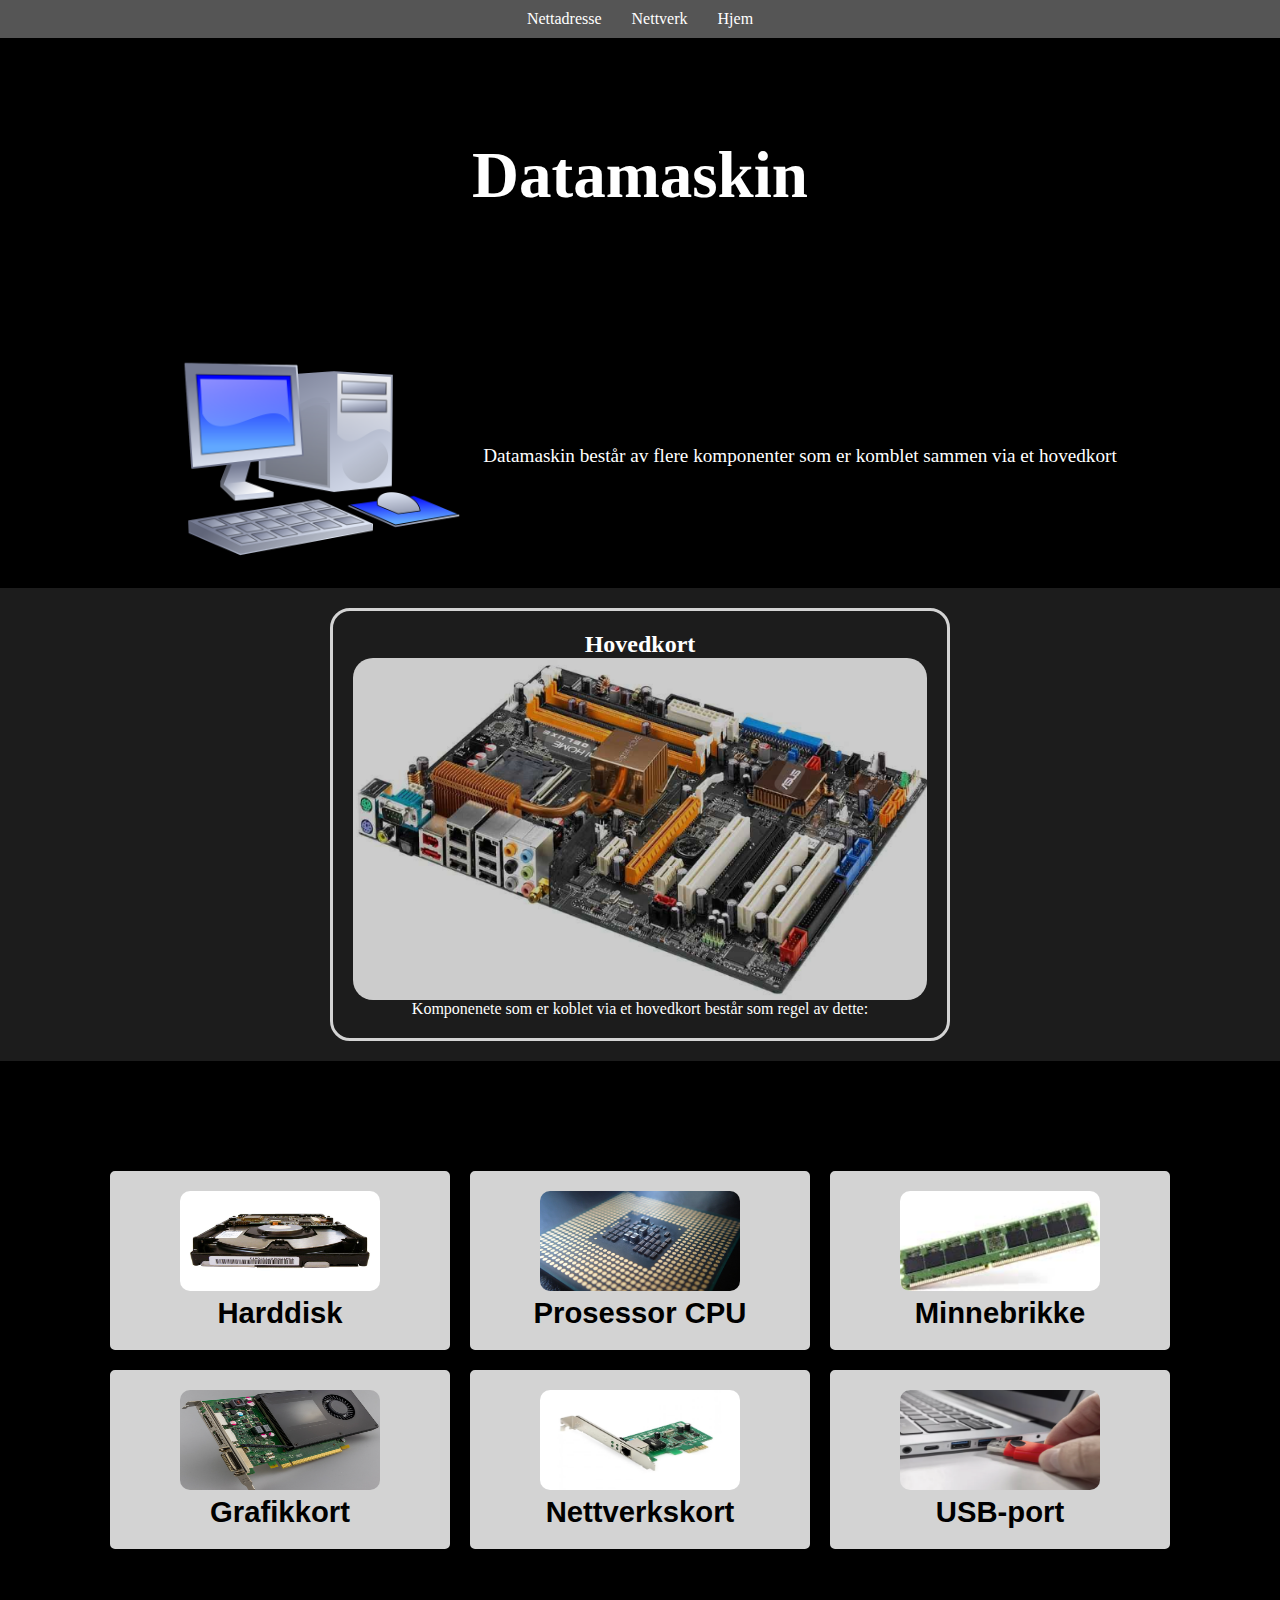
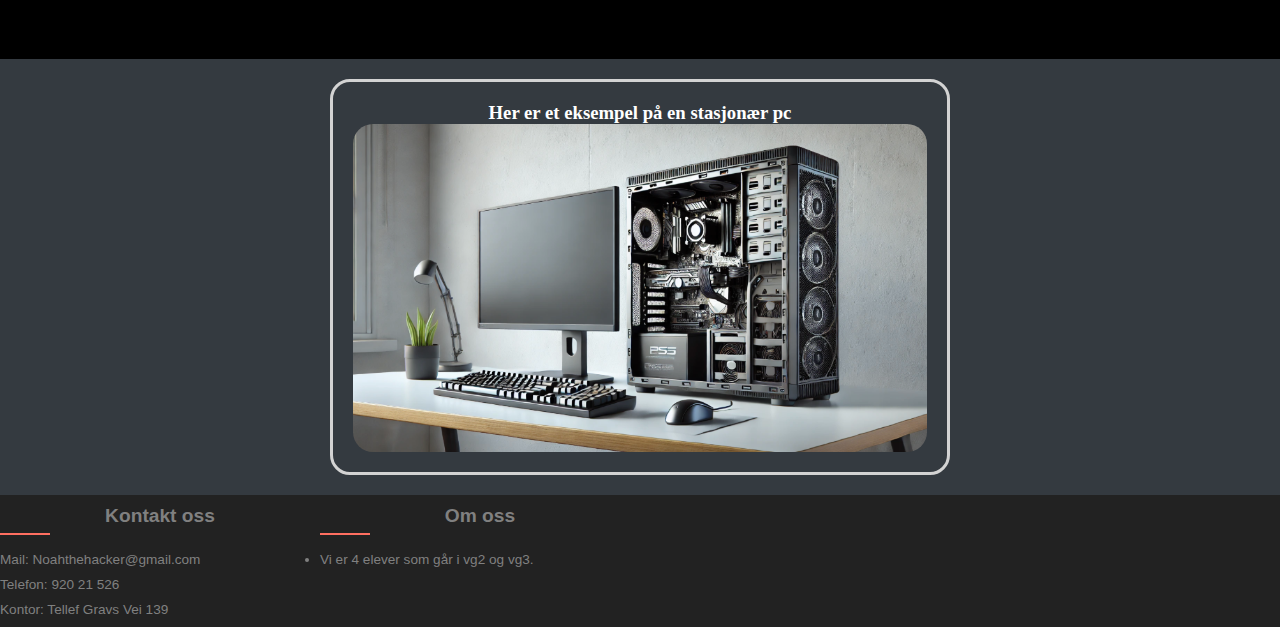
==== datamaskin.html @ 94a05fd4 "endringer på boksene" ====
<!DOCTYPE html>
<html lang="en">

<head>
    <meta charset="UTF-8">
    <meta name="viewport" content="width=device-width, initial-scale=1.0">
    <title>Datamaskin</title>
    <link rel="stylesheet" href="stylehoved.css">
    <link rel="stylesheet" href="datamaskin.css">
</head>

<body>
    <nav id="boks1">
        <ul>
            <li><a href="nettadresse.html">Nettadresse</a></li>
            <li><a href="nettverk.html">Nettverk</a></li>
            <li><a href="index.html">Hjem</a></li>
        </ul>
    </nav>
    <header id="boks2">
        <h1>Datamaskin</h1>
        <div class="dataTekst">
            <img src="bilder/databilde.png" alt="Data bilde" class="bilde">
            <p>Datamaskin består av flere komponenter som er komblet sammen via et hovedkort </p>
        </div>

    </header>
    <main id="boks3">

        <div class="hovedkort-boks">
            <div class="hovedkort-boks-tekst">
                <h2>Hovedkort</h2>
                <img src="bilder/hovedkort.png" alt="">
                <p>Komponenete som er koblet via et hovedkort består som regel av dette:</p>
            </div>
        </div>
        <div class="boksunderbilde">


            <div class="tekstboks">
                <div class="divbilde divtekst4">
                    <img src="bilder/harddisk.jpg" alt="">
                    <h3>Harddisk</h3>
                </div>
                <div class="divtekst-beskrivelse">
                    <p>Den lagrer operativ programmer og datafiler og har stor lagringskapasitet</p>
                </div>

            </div>


            <div class="tekstboks">
                <div class="divbilde divtekst5">
                    <img src="bilder/cpu.jpg" alt="">
                    <h3>Prosessor CPU</h3>
                </div>
                <div class="divtekst-beskrivelse">
                    <p>I prosessoren så blir koden i et dataprogram lest og utført</p>
                </div>

            </div>

            <div class="tekstboks">
                <div class="divbilde divtekst4">
                    <img src="bilder/minnebrikke.jpg" alt="">
                    <h3>Minnebrikke</h3>
                </div>
                <div class="divtekst-beskrivelse">
                    <p>I en minnebrikke så ligger alle de andre programmene og dataene som skal brukes lagret</p>

                </div>
            </div>

            <div class="tekstboks">
                <div class="divbilde divtekst5">
                    <img src="bilder/grafikkkort.jpg" alt="">
                    <h3>Grafikkort</h3>
                </div>
                <div class="divtekst-beskrivelse">
                    <p>Grafikkkortet tolker bilder og videoer og viser punktgrafikk på skjermen</p>
                </div>
            </div>

            <div class="tekstboks">
                <div class="divbilde divtekst4">
                    <img src="bilder/nettverkskort.jpg" alt="">
                    <h3>Nettverkskort</h3>
                </div>
                <div class="divtekst-beskrivelse">
                    <p>Et nettverkstkort har kommunikasjon med andre datamaskiner og enheter i omgivelsene.</p>
                    <p>Kommunikasjonen er enten via (Ethernet, fiber) eller trådløst (Wi-Fi)</p>
                </div>
            </div>

            <div class="tekstboks">
                <div class="divbilde divtekst5">
                    <img src="bilder/usbport.jpg" alt="">
                    <h3>USB-port</h3>
                </div>
                <div class="divtekst-beskrivelse">
                    <p>Er en port på utsiden av datamaskinen som gjør at man kan koble annet digitalt utstyr på
                        datamaskinen</p>
                </div>
            </div>


        </div>
    </main>

    <aside id="boks4">
        <div class="datamaskin-boks">
            <div class="datamaskin-boks-tekst">
                <h3>Her er et eksempel på en stasjonær pc</h3>
                <div class="datamaskin-boks-bilde">
                    <img src="bilder/datamaskin3.png" alt="">

                </div>

            </div>

        </div>

    </aside>



    <footer id="boks5">

        <section id="footerid">
            <div class="footer">
                <div class="main-footer">
                    <div class="footer-liste footer-linker">
                        <h3>Kontakt oss</h3>
                        <ul>
                            <li>Mail: Noahthehacker@gmail.com</li>
                            <li>Telefon: 920 21 526</li>
                            <li>Kontor: Tellef Gravs Vei 139 </li>
                        </ul>
                    </div>
                    <div class="footer-liste footer-linker">
                        <h3>Om oss</h3>
                        <ul>
                            <li>Vi er 4 elever som går i vg2 og vg3. </li>
                        </ul>
                        <ul>
                    </div>
                </div>
            </div>
        </section>

    </footer>



</body>

</html>
---- stylehoved.css ----
* {
    margin: 0;
    padding: 0;
    box-sizing: border-box;
}

nav {
    background: #555;
    padding: 10px;
}

nav ul {
    list-style: none;
    display: flex;
    justify-content: center;
    margin: 0;
    padding: 0;
}

nav ul li {
    margin: 0 15px;
}

nav ul li a {
    text-decoration: none;
    color: #fff;
}
/* section omoss*/

:root {
    --primary: #222;
    --KARPEprimary: #ff6f61;
}

#footerid {
    background-color: var(--primary);
}

.main-footer {
    display: flex;
    flex-wrap: wrap;
}

.footer {
    padding: 10px 0;
}

.footer-liste {
    width: 25%;
}

.footer-liste h3 {
    font-size: 1.2rem;
    color: grey;
    position: relative;
    margin-bottom: 25px;
    font-family: Arial, sans-serif;
    text-align: center;
}

.footer-liste h3::before {
    content: "";
    position: absolute;
    height: 2px;
    width: 50px;
    left: 0;
    bottom: -8px;
    background: var(--KARPEprimary);

}

.footer-liste ul li {
    color: grey;
    font-family: Arial, sans-serif;
    font-size: 0.85rem;
    margin-top: 10px;

}

.footer-linker ul li:hover {
    color: var(--KARPEprimary);
    transform: scale(1.05) translateY(2px);
    transition: .4s;

}

.footer-linker ul li a {
    color: white;
    text-decoration: none;

}

.footer-linker ul li a:hover {
    color: var(--KARPEprimary);

}
---- datamaskin.css ----
* {
    margin: 0;
    padding: 0;
    box-sizing: border-box;

}

/*Her starter header*/
header h1 {
    padding: 100px;
    text-align: center;
    font-size: 65px;
    margin-bottom: 10px;
    color: white;
}

header p {
    font-size: larger;
    color: white;
}

header .dataTekst {
    display: flex;
    align-items: center;
    justify-content: center;
    padding: 20px;
    text-align: center;
}

header {
    background-color: black;
}

header .bilde {
    width: 300px;
    margin-right: 20px;
}
/*Header avsluttes*/

/*Her starter main*/
main {
    background-color: black;
}

/*Kode om hovedkort*/
 main .hovedkort-boks {
    padding: 20px; 
    background-color: rgb(28, 28, 28);

 }

main .hovedkort-boks-tekst {
    color: white;
    border: 3px solid lightgray;
    border-radius: 20px;
    padding: 20px; 
   margin: auto;
   width: 50%;
    text-align: center;
}
main .hovedkort-boks-tekst img{
    width: 700px;
    max-width: 100%;
    height: auto;
    margin: 0 auto;
    display: block;
    border-radius: 20px;
}

main .hovedkort h2 {
    text-align: center;
    padding: 10 px;
    padding-bottom: 20px;
    font-size: 30px;
    color: white;
    font-family: 'Lucida Sans', 'Lucida Sans Regular', 'Lucida Grande', 'Lucida Sans Unicode', Geneva, Verdana, sans-serif;
}
main .hovedkort p {
    text-align: center;
    font-family: 'Segoe UI', Tahoma, Geneva, Verdana, sans-serif;
    padding-top: 20px;
    padding-bottom: 10px;
    color: white;
}
/*Her er stylingen for komponente*/

main .boksunderbilde {
    display: flex;
    justify-content: center;
    padding: 100px;
}

main .tekstboks {
    border: 5px solid black;
    border-radius: 10px;
    background-color: lightgray;
    margin: 5px;
    padding: 20px 30px;
    display: flex;
    justify-content: center;
    position: relative;
}
@media (max-width: 1550px) and (min-width: 800px) {
    main .boksunderbilde {
        display: grid;
        grid-template-columns: 1fr 1fr 1fr;

    }
}

@media (max-width: 799px) {
    main .boksunderbilde {
        display: grid;
        grid-template-columns: 1fr;
    }
}

main .divtekst4 {
    text-align: center;
    color: black;
    font-size: 25px;
    font-family: 'Lucida Sans', 'Lucida Sans Regular', 'Lucida Grande', 'Lucida Sans Unicode', Geneva, Verdana, sans-serif

}

.tekstboks:hover .divbilde {
    opacity: 0.1;

    transition: opacity .3s ease-out;
    -moz-transition: opacity .3s ease-out;
    -webkit-transition: opacity .3s ease-out;
    -o-transition: opacity .3s ease-out;
}

main .divtekst-beskrivelse {
    position: absolute;
    padding: 0px 30px;
    opacity: 0;
}

.tekstboks:hover .divtekst-beskrivelse {
    opacity: 1;

    transition: opacity .7s ease-out;
    -moz-transition: opacity .7s ease-out;
    -webkit-transition: opacity .7s ease-out;
    -o-transition: opacity .7s ease-out;

}

main .divtekst5 {
    color: black;
    font-size: 25px;
    text-align: center;
    font-family: 'Lucida Sans', 'Lucida Sans Regular', 'Lucida Grande', 'Lucida Sans Unicode', Geneva, Verdana, sans-serif
}

main .tekstboks img {
    width: 200px;
    height: 100px;
    border-radius: 10px;
}


main .tekstboks ul li {
    /*
    display: none;
    list-style: none;
    */
}

main .tekstboks:hover ul li {
    /*
    display: list-item;
    color: black;
    */
}



aside .datamaskin-boks {
    padding: 20px;
    background-color:rgb(52, 58, 64) ;
}
aside .datamaskin-boks-tekst {
    color: white;
    border: 3px solid lightgray;
    border-radius: 20px;
    margin: auto;
    width: 50%;
    padding: 20px;
    text-align: center;

   
   
  
   
}
aside .datamaskin-boks-bilde img {
    width: 700px;
    max-width: 100%;
    height: auto;
    margin: 0 auto;
    display: block;
    border-radius: 20px;
}
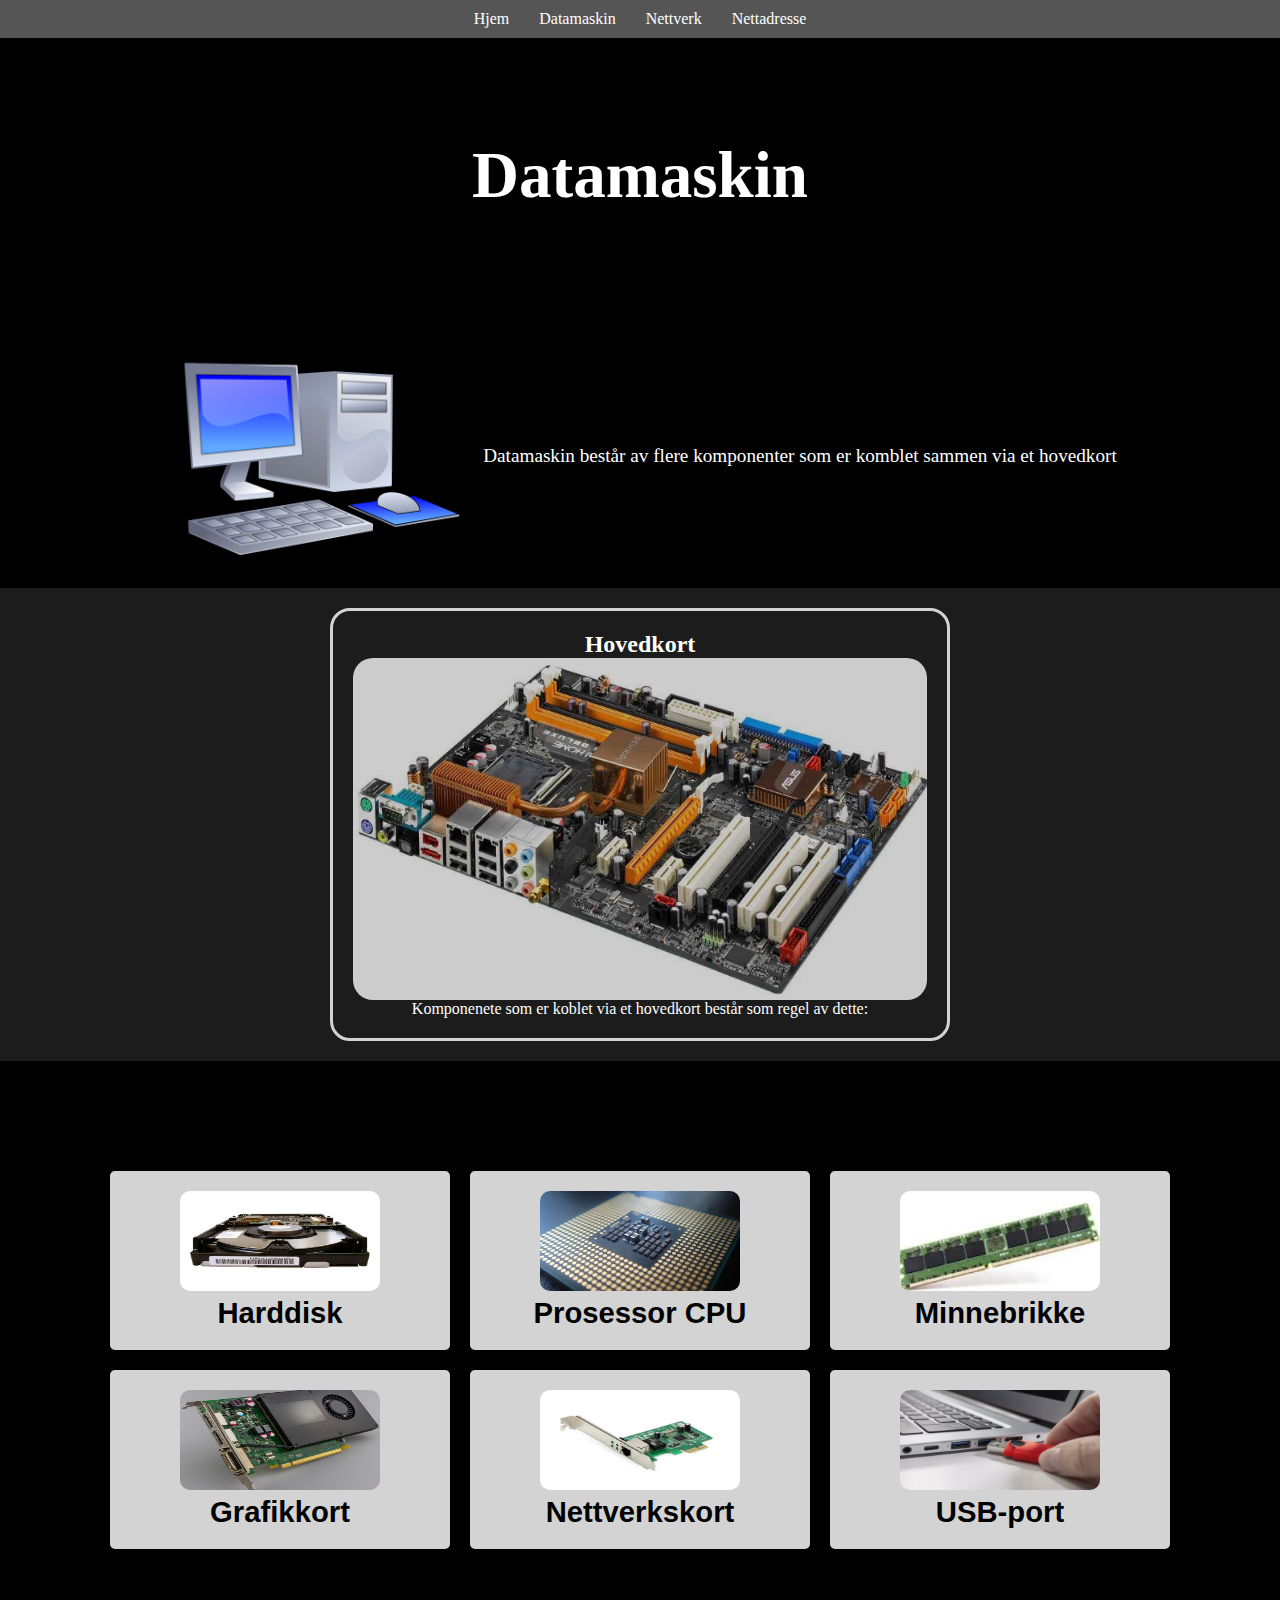
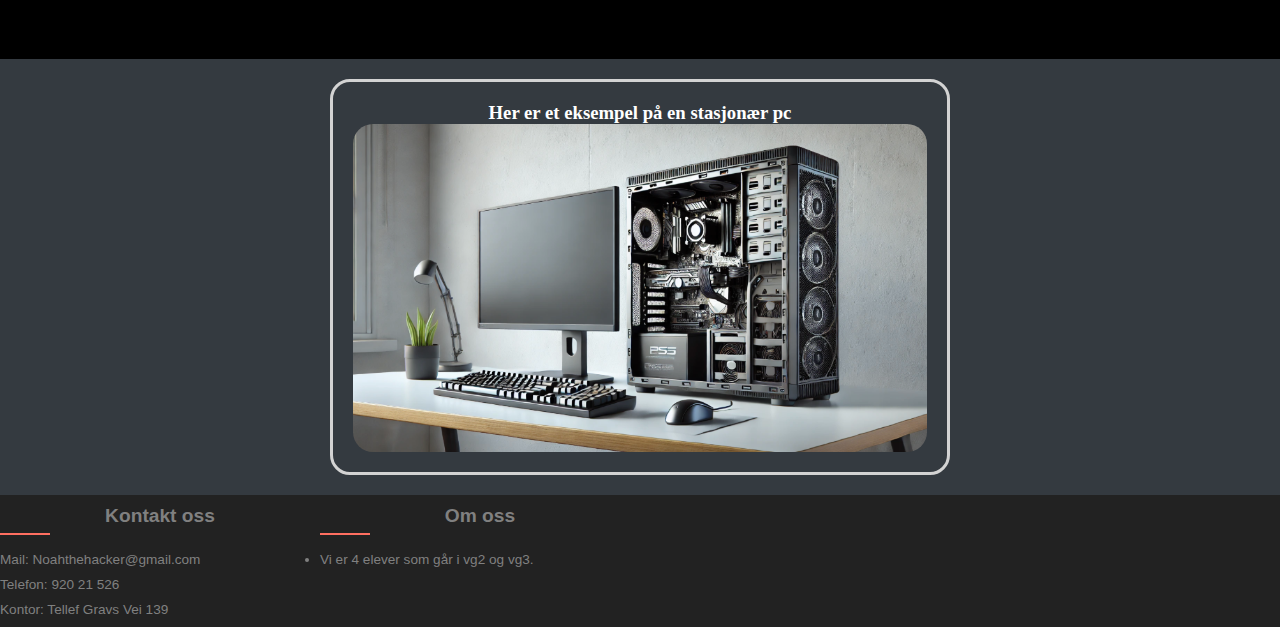
==== commit c56d6e83: "endringer på nav" ====
--- a/datamaskin.html
+++ b/datamaskin.html
@@ -12,9 +12,12 @@
 <body>
     <nav id="boks1">
         <ul>
+            <li><a href="index.html">Hjem</a></li>
+            <li><a href="datamaskin.html">Datamaskin</a></li>
+            <li><a href="nettverk.html">Nettverk</a></li>
             <li><a href="nettadresse.html">Nettadresse</a></li>
-            <li><a href="nettverk.html">Nettverk</a></li>
-            <li><a href="index.html">Hjem</a></li>
+    
+            
         </ul>
     </nav>
     <header id="boks2">
--- a/stylehoved.css
+++ b/stylehoved.css
@@ -25,7 +25,19 @@
     text-decoration: none;
     color: #fff;
 }
+
+nav ul li:hover{
+    color: var(--KARPEprimary);
+    transform: scale(1.05) translateY(2px);
+    transition: .4s;
+}
+
+nav ul li a:hover{
+    color: var(--KARPEprimary);
+}
 /* section omoss*/
+
+/* footer omoss*/
 
 :root {
     --primary: #222;
@@ -93,4 +105,5 @@
 .footer-linker ul li a:hover {
     color: var(--KARPEprimary);
 
-}+}
+/* footer omoss avsluttes*/--- a/datamaskin.css
+++ b/datamaskin.css
@@ -1,10 +1,3 @@
-* {
-    margin: 0;
-    padding: 0;
-    box-sizing: border-box;
-
-}
-
 /*Her starter header*/
 header h1 {
     padding: 100px;
@@ -35,6 +28,7 @@
     width: 300px;
     margin-right: 20px;
 }
+
 /*Header avsluttes*/
 
 /*Her starter main*/
@@ -42,23 +36,24 @@
     background-color: black;
 }
 
-/*Kode om hovedkort*/
- main .hovedkort-boks {
-    padding: 20px; 
+/*Styling om hovedkort*/
+main .hovedkort-boks {
+    padding: 20px;
     background-color: rgb(28, 28, 28);
 
- }
+}
 
 main .hovedkort-boks-tekst {
     color: white;
     border: 3px solid lightgray;
     border-radius: 20px;
-    padding: 20px; 
-   margin: auto;
-   width: 50%;
-    text-align: center;
-}
-main .hovedkort-boks-tekst img{
+    padding: 20px;
+    margin: auto;
+    width: 50%;
+    text-align: center;
+}
+
+main .hovedkort-boks-tekst img {
     width: 700px;
     max-width: 100%;
     height: auto;
@@ -75,6 +70,7 @@
     color: white;
     font-family: 'Lucida Sans', 'Lucida Sans Regular', 'Lucida Grande', 'Lucida Sans Unicode', Geneva, Verdana, sans-serif;
 }
+
 main .hovedkort p {
     text-align: center;
     font-family: 'Segoe UI', Tahoma, Geneva, Verdana, sans-serif;
@@ -82,6 +78,7 @@
     padding-bottom: 10px;
     color: white;
 }
+
 /*Her er stylingen for komponente*/
 
 main .boksunderbilde {
@@ -100,6 +97,7 @@
     justify-content: center;
     position: relative;
 }
+
 @media (max-width: 1550px) and (min-width: 800px) {
     main .boksunderbilde {
         display: grid;
@@ -120,7 +118,6 @@
     color: black;
     font-size: 25px;
     font-family: 'Lucida Sans', 'Lucida Sans Regular', 'Lucida Grande', 'Lucida Sans Unicode', Geneva, Verdana, sans-serif
-
 }
 
 .tekstboks:hover .divbilde {
@@ -177,11 +174,12 @@
 }
 
 
-
+/*Styling for stasjonær pc-boks*/
 aside .datamaskin-boks {
     padding: 20px;
-    background-color:rgb(52, 58, 64) ;
-}
+    background-color: rgb(52, 58, 64);
+}
+
 aside .datamaskin-boks-tekst {
     color: white;
     border: 3px solid lightgray;
@@ -190,12 +188,8 @@
     width: 50%;
     padding: 20px;
     text-align: center;
-
-   
-   
-  
-   
-}
+}
+
 aside .datamaskin-boks-bilde img {
     width: 700px;
     max-width: 100%;
@@ -204,3 +198,5 @@
     display: block;
     border-radius: 20px;
 }
+
+/*Styling for stasjonær pc-boks avsluttes*/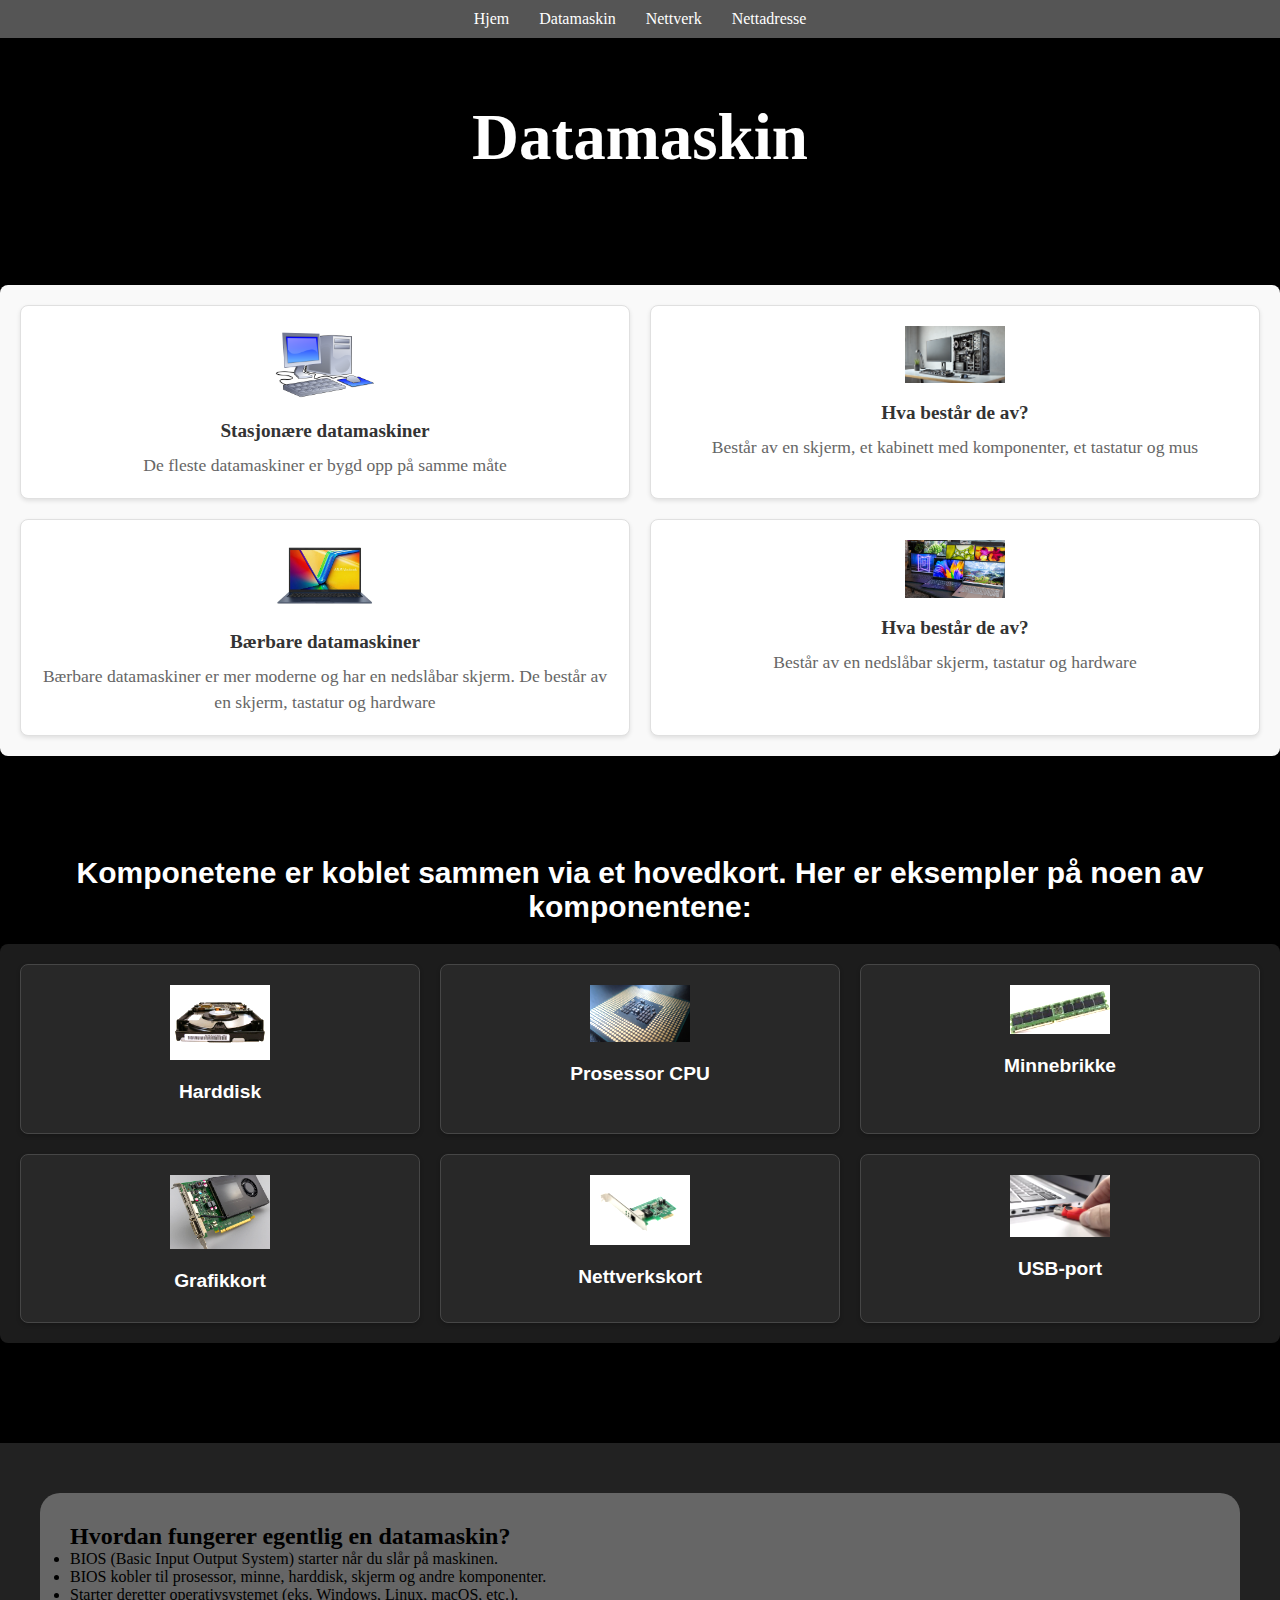
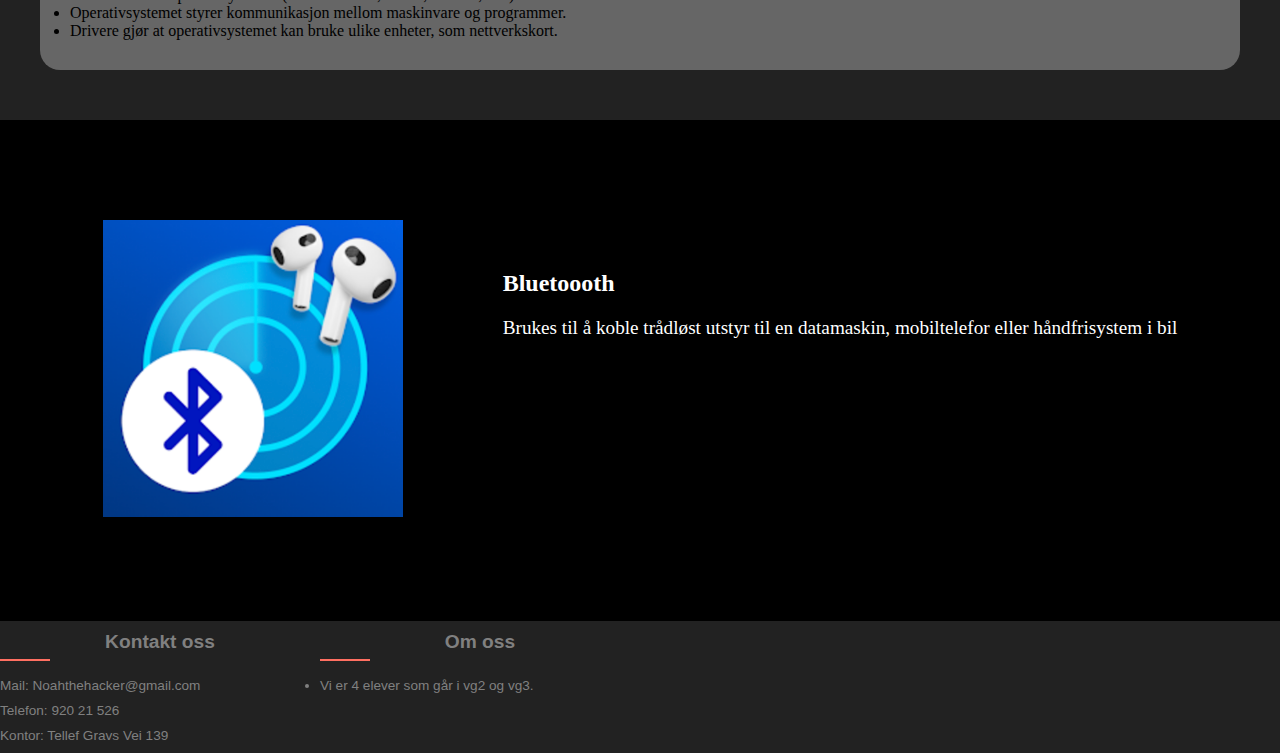
==== commit a1f7839e: "justeringer" ====
--- a/datamaskin.html
+++ b/datamaskin.html
@@ -16,142 +16,203 @@
             <li><a href="datamaskin.html">Datamaskin</a></li>
             <li><a href="nettverk.html">Nettverk</a></li>
             <li><a href="nettadresse.html">Nettadresse</a></li>
-    
-            
+
+
         </ul>
     </nav>
+
+
     <header id="boks2">
         <h1>Datamaskin</h1>
+        <!-- 
         <div class="dataTekst">
             <img src="bilder/databilde.png" alt="Data bilde" class="bilde">
             <p>Datamaskin består av flere komponenter som er komblet sammen via et hovedkort </p>
         </div>
 
     </header>
-    <main id="boks3">
-
-        <div class="hovedkort-boks">
-            <div class="hovedkort-boks-tekst">
-                <h2>Hovedkort</h2>
-                <img src="bilder/hovedkort.png" alt="">
-                <p>Komponenete som er koblet via et hovedkort består som regel av dette:</p>
-            </div>
-        </div>
-        <div class="boksunderbilde">
-
-
-            <div class="tekstboks">
-                <div class="divbilde divtekst4">
-                    <img src="bilder/harddisk.jpg" alt="">
-                    <h3>Harddisk</h3>
-                </div>
-                <div class="divtekst-beskrivelse">
-                    <p>Den lagrer operativ programmer og datafiler og har stor lagringskapasitet</p>
-                </div>
-
-            </div>
-
-
-            <div class="tekstboks">
-                <div class="divbilde divtekst5">
-                    <img src="bilder/cpu.jpg" alt="">
-                    <h3>Prosessor CPU</h3>
-                </div>
-                <div class="divtekst-beskrivelse">
-                    <p>I prosessoren så blir koden i et dataprogram lest og utført</p>
-                </div>
-
-            </div>
-
-            <div class="tekstboks">
-                <div class="divbilde divtekst4">
-                    <img src="bilder/minnebrikke.jpg" alt="">
-                    <h3>Minnebrikke</h3>
-                </div>
-                <div class="divtekst-beskrivelse">
-                    <p>I en minnebrikke så ligger alle de andre programmene og dataene som skal brukes lagret</p>
-
-                </div>
-            </div>
-
-            <div class="tekstboks">
-                <div class="divbilde divtekst5">
-                    <img src="bilder/grafikkkort.jpg" alt="">
-                    <h3>Grafikkort</h3>
-                </div>
-                <div class="divtekst-beskrivelse">
-                    <p>Grafikkkortet tolker bilder og videoer og viser punktgrafikk på skjermen</p>
-                </div>
-            </div>
-
-            <div class="tekstboks">
-                <div class="divbilde divtekst4">
-                    <img src="bilder/nettverkskort.jpg" alt="">
-                    <h3>Nettverkskort</h3>
-                </div>
-                <div class="divtekst-beskrivelse">
-                    <p>Et nettverkstkort har kommunikasjon med andre datamaskiner og enheter i omgivelsene.</p>
-                    <p>Kommunikasjonen er enten via (Ethernet, fiber) eller trådløst (Wi-Fi)</p>
-                </div>
-            </div>
-
-            <div class="tekstboks">
-                <div class="divbilde divtekst5">
-                    <img src="bilder/usbport.jpg" alt="">
-                    <h3>USB-port</h3>
-                </div>
-                <div class="divtekst-beskrivelse">
-                    <p>Er en port på utsiden av datamaskinen som gjør at man kan koble annet digitalt utstyr på
-                        datamaskinen</p>
-                </div>
-            </div>
-
-
-        </div>
-    </main>
-
-    <aside id="boks4">
-        <div class="datamaskin-boks">
-            <div class="datamaskin-boks-tekst">
-                <h3>Her er et eksempel på en stasjonær pc</h3>
-                <div class="datamaskin-boks-bilde">
+   -->
+        <main id="boks3">
+
+
+
+            <div class="OmDatamaskin">
+
+                <div class="OmDatamaskin-boks">
+                    <img src="bilder/databilde.png" alt="">
+                    <h3>Stasjonære datamaskiner</h3>
+                    <p>De fleste datamaskiner er bygd opp på samme måte</p>
+
+                </div>
+
+                <div class="OmDatamaskin-boks">
                     <img src="bilder/datamaskin3.png" alt="">
-
-                </div>
-
-            </div>
-
-        </div>
-
-    </aside>
-
-
-
-    <footer id="boks5">
-
-        <section id="footerid">
-            <div class="footer">
-                <div class="main-footer">
-                    <div class="footer-liste footer-linker">
-                        <h3>Kontakt oss</h3>
-                        <ul>
-                            <li>Mail: Noahthehacker@gmail.com</li>
-                            <li>Telefon: 920 21 526</li>
-                            <li>Kontor: Tellef Gravs Vei 139 </li>
-                        </ul>
-                    </div>
-                    <div class="footer-liste footer-linker">
-                        <h3>Om oss</h3>
-                        <ul>
-                            <li>Vi er 4 elever som går i vg2 og vg3. </li>
-                        </ul>
-                        <ul>
-                    </div>
-                </div>
-            </div>
-        </section>
-
-    </footer>
+                    <h3>Hva består de av?</h3>
+                    <p>Består av en skjerm, et kabinett med komponenter, et tastatur og mus</p>
+
+                </div>
+
+
+                <div class="OmDatamaskin-boks">
+                    <img src="bilder/bearbarpc.png" alt="">
+                    <h3>Bærbare datamaskiner</h3>
+                    <p>Bærbare datamaskiner er mer moderne og har en nedslåbar skjerm. De består av en skjerm,
+                        tastatur
+                        og
+                        hardware</p>
+                </div>
+
+                <div class="OmDatamaskin-boks">
+                    <img src="bilder/bearbarpc1.png" alt="">
+                    <h3>Hva består de av?</h3>
+                    <p>Består av en nedslåbar skjerm, tastatur og hardware</p>
+                </div>
+            </div>
+
+            <div class="hovedkort">
+                <h2>Komponetene er koblet sammen via et hovedkort. Her er eksempler på noen av komponentene: </h2>
+            </div>
+
+
+
+
+
+            <div class="boksunderbilde">
+
+
+                <div class="tekstboks">
+                    <div class="divbilde divtekst4">
+                        <img src="bilder/harddisk.jpg" alt="">
+                        <h3>Harddisk</h3>
+                    </div>
+                    <div class="divtekst-beskrivelse">
+                        <p>Inneholder operativsystem, programmer og datafiler</p>
+                    </div>
+
+                </div>
+
+
+                <div class="tekstboks">
+                    <div class="divbilde divtekst5">
+                        <img src="bilder/cpu.jpg" alt="">
+                        <h3>Prosessor CPU</h3>
+                    </div>
+                    <div class="divtekst-beskrivelse">
+                        <p>Prosessorer utfører instruksjonene gitt i et dataprogram</p>
+                    </div>
+
+                </div>
+
+                <div class="tekstboks">
+                    <div class="divbilde divtekst4">
+                        <img src="bilder/minnebrikke.jpg" alt="">
+                        <h3>Minnebrikke</h3>
+                    </div>
+                    <div class="divtekst-beskrivelse">
+                        <p>I en minnebrikke så ligger alle de andre programmene og dataene som skal brukes lagret</p>
+
+                    </div>
+                </div>
+
+                <div class="tekstboks">
+                    <div class="divbilde divtekst5">
+                        <img src="bilder/grafikkkort.jpg" alt="">
+                        <h3>Grafikkort</h3>
+                    </div>
+                    <div class="divtekst-beskrivelse">
+                        <p>Grafikkkortet tolker bilder og videoer og viser punktgrafikk på skjermen</p>
+                    </div>
+                </div>
+
+                <div class="tekstboks">
+                    <div class="divbilde divtekst4">
+                        <img src="bilder/nettverkskort.jpg" alt="">
+                        <h3>Nettverkskort</h3>
+                    </div>
+                    <div class="divtekst-beskrivelse">
+                        <p>Et nettverkstkort har kommunikasjon med andre datamaskiner og enheter i omgivelsene.</p>
+                        <p>Kommunikasjonen er enten via (Ethernet, fiber) eller trådløst (Wi-Fi)</p>
+                    </div>
+                </div>
+
+                <div class="tekstboks">
+                    <div class="divbilde divtekst5">
+                        <img src="bilder/usbport.jpg" alt="">
+                        <h3>USB-port</h3>
+                    </div>
+                    <div class="divtekst-beskrivelse">
+                        <p>Er en port på utsiden av datamaskinen som gjør at man kan koble annet digitalt utstyr på
+                            datamaskinen</p>
+                    </div>
+                </div>
+
+
+            </div>
+        </main>
+
+        <aside>
+            <div class="bakrunnsfarge">
+                <div class="datamaskin-funksjon-boks">
+                    <h2>Hvordan fungerer egentlig en datamaskin?</h2>
+                    <ul>
+                        <li>BIOS (Basic Input Output System) starter når du slår på maskinen.</li>
+                        <li>BIOS kobler til prosessor, minne, harddisk, skjerm og andre komponenter.</li>
+                        <li>Starter deretter operativsystemet (eks. Windows, Linux, macOS, etc.).</li>
+                        <li>Operativsystemet styrer kommunikasjon mellom maskinvare og programmer.</li>
+                        <li>Drivere gjør at operativsystemet kan bruke ulike enheter, som nettverkskort.</li>
+                    </ul>
+
+                </div>
+            </div>
+
+
+
+            <div class="bluetooth">
+                <div>
+                    <img src="bilder/bluetooth.png" alt="">
+                </div>
+                <div class="bluetooth-tekst">
+                    <h2> Bluetoooth</h2>
+                    <p>Brukes til å koble trådløst utstyr til en datamaskin, mobiltelefor eller håndfrisystem i bil </p>
+
+                </div>
+
+
+
+            </div>
+
+
+
+
+        </aside>
+
+
+
+        <footer id="boks5">
+
+            <section id="footerid">
+                <div class="footer">
+                    <div class="main-footer">
+                        <div class="footer-liste footer-linker">
+                            <h3>Kontakt oss</h3>
+                            <ul>
+                                <li>Mail: Noahthehacker@gmail.com</li>
+                                <li>Telefon: 920 21 526</li>
+                                <li>Kontor: Tellef Gravs Vei 139 </li>
+                            </ul>
+                        </div>
+                        <div class="footer-liste footer-linker">
+                            <h3>Om oss</h3>
+                            <ul>
+                                <li>Vi er 4 elever som går i vg2 og vg3. </li>
+                            </ul>
+                            <ul>
+                        </div>
+                    </div>
+                </div>
+            </section>
+
+        </footer>
 
 
 
--- a/stylehoved.css
+++ b/stylehoved.css
@@ -7,6 +7,12 @@
 nav {
     background: #555;
     padding: 10px;
+    position: fixed;
+    top: 0;
+    width: 100%;
+    display: flex;
+    z-index: 1000;
+    justify-content: space-around;
 }
 
 nav ul {
--- a/datamaskin.css
+++ b/datamaskin.css
@@ -35,8 +35,71 @@
 main {
     background-color: black;
 }
+/* Styling Om Datamaskin*/
+
+/* Bakgrunn for hele seksjonen */
+.OmDatamaskin {
+    display: grid;
+    grid-template-columns: 1fr 1fr;
+    grid-template-rows: auto auto;
+    gap: 20px;
+    padding: 20px;
+    background-color: #f9f9f9;
+    width: 100%;
+    max-width: 100%;
+    margin: 0 auto;
+    border-radius: 8px;
+    box-shadow: 0 4px 8px rgba(0, 0, 0, 0.1);
+}
+
+.OmDatamaskin-boks {
+    text-align: center;
+    padding: 20px;
+    background-color: #ffffff; 
+    border: 1px solid #e0e0e0; 
+    border-radius: 8px;
+    box-shadow: 0 2px 4px rgba(0, 0, 0, 0.1);
+    transition: transform 0.2s, box-shadow 0.2s;
+}
+
+.OmDatamaskin-boks:hover {
+    transform: translateY(-5px);
+    box-shadow: 0 6px 12px rgba(0, 0, 0, 0.15); 
+}
+
+
+.OmDatamaskin-boks img {
+    max-width: 100px;
+    height: auto;
+    margin-bottom: 15px;
+}
+
+
+.OmDatamaskin-boks h3 {
+    font-size: 1.2rem; 
+    color: #333333; 
+    margin-bottom: 10px;
+    font-weight: 600;
+}
+
+
+.OmDatamaskin-boks p {
+    font-size: 1.1rem; 
+    color: #666666; 
+    margin: 0;
+    line-height: 1.5;
+}
+
+@media (max-width: 800px) {
+    .OmDatamaskin{
+        grid-template-columns: 1fr;
+        gap: 20px;
+    }
+}
 
 /*Styling om hovedkort*/
+
+
 main .hovedkort-boks {
     padding: 20px;
     background-color: rgb(28, 28, 28);
@@ -61,7 +124,9 @@
     display: block;
     border-radius: 20px;
 }
-
+main .hovedkort {
+    margin-top: 100px;
+}
 main .hovedkort h2 {
     text-align: center;
     padding: 10 px;
@@ -82,20 +147,25 @@
 /*Her er stylingen for komponente*/
 
 main .boksunderbilde {
-    display: flex;
-    justify-content: center;
-    padding: 100px;
+    display: grid;
+    grid-template-columns: repeat(auto-fit, minmax(250px, 1fr));
+    gap: 20px;
+    padding: 20px;
+    background-color: rgb(28, 28, 28); 
+    margin: 0 auto;
+    border-radius: 8px;
+    box-shadow: 0 4px 8px rgba(0, 0, 0, 0.3);
 }
 
 main .tekstboks {
-    border: 5px solid black;
-    border-radius: 10px;
-    background-color: lightgray;
-    margin: 5px;
-    padding: 20px 30px;
-    display: flex;
-    justify-content: center;
+    text-align: center;
+    padding: 20px;
+    background-color: rgb(40, 40, 40); 
+    border: 1px solid rgb(70, 70, 70); 
+    border-radius: 8px;
+    box-shadow: 0 2px 4px rgba(0, 0, 0, 0.2);
     position: relative;
+    transition: transform 0.2s, box-shadow 0.2s;
 }
 
 @media (max-width: 1550px) and (min-width: 800px) {
@@ -128,11 +198,16 @@
     -webkit-transition: opacity .3s ease-out;
     -o-transition: opacity .3s ease-out;
 }
+.tekstboks:hover {
+    transform: translateY(-5px);
+    box-shadow: 0 6px 12px rgba(0, 0, 0, 0.4);
+}
 
 main .divtekst-beskrivelse {
     position: absolute;
     padding: 0px 30px;
     opacity: 0;
+    top: 20px;
 }
 
 .tekstboks:hover .divtekst-beskrivelse {
@@ -153,50 +228,54 @@
 }
 
 main .tekstboks img {
-    width: 200px;
-    height: 100px;
-    border-radius: 10px;
-}
-
-
-main .tekstboks ul li {
-    /*
-    display: none;
-    list-style: none;
-    */
-}
-
-main .tekstboks:hover ul li {
-    /*
-    display: list-item;
-    color: black;
-    */
-}
-
-
-/*Styling for stasjonær pc-boks*/
-aside .datamaskin-boks {
-    padding: 20px;
-    background-color: rgb(52, 58, 64);
-}
-
-aside .datamaskin-boks-tekst {
-    color: white;
-    border: 3px solid lightgray;
+    max-width: 100px;
+    height: auto;
+    margin-bottom: 15px;
+    filter: brightness(1.2);
+}
+.tekstboks h3 {
+    font-size: 1.2rem;
+    color: white;
+    margin-bottom: 10px;
+    font-weight: 600;
+}
+
+
+.divtekst-beskrivelse p {
+    font-size: 1rem;
+    color: rgb(200, 200, 200);
+    line-height: 1.5;
+}
+
+aside .bakrunnsfarge{
+    background-color: #222;
+    display: flex;
+    justify-content: center;
+    margin-top: 100px;
+}
+aside  .datamaskin-funksjon-boks {
+    width: 1200px;
+    padding: 30px;
     border-radius: 20px;
-    margin: auto;
-    width: 50%;
-    padding: 20px;
-    text-align: center;
-}
-
-aside .datamaskin-boks-bilde img {
-    width: 700px;
-    max-width: 100%;
-    height: auto;
-    margin: 0 auto;
-    display: block;
-    border-radius: 20px;
-}
-
-/*Styling for stasjonær pc-boks avsluttes*/+    background-color: #666666;
+    margin: 50px 0;
+    
+}
+
+aside .bluetooth {
+    display: flex;
+    margin: 100px 0;
+    gap: 100px;
+    justify-content: center;
+}
+aside .bluetooth-tekst {
+    color: #ffffff;
+    margin: 50px 0;
+}
+aside .bluetooth-tekst h2 {
+    padding-bottom: 20px;
+}
+
+aside .bluetooth img {
+    width: 300px;
+}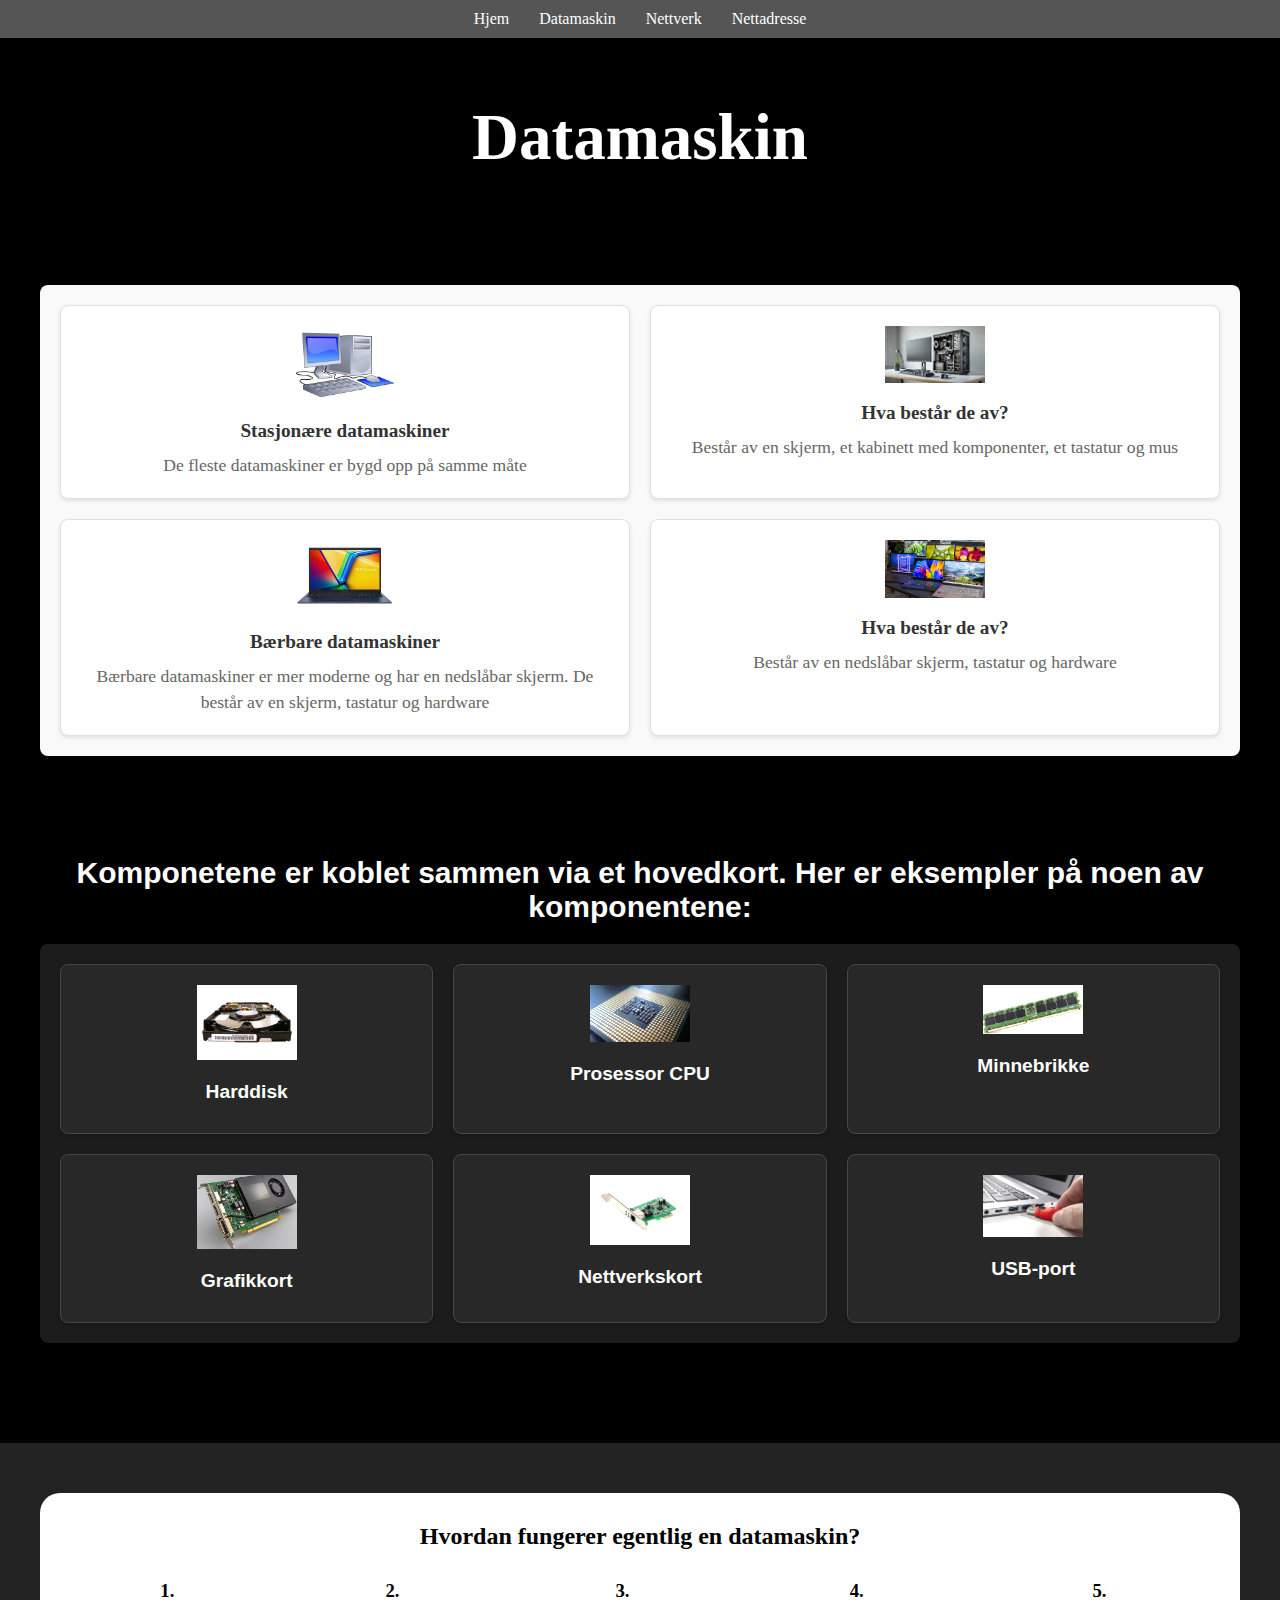
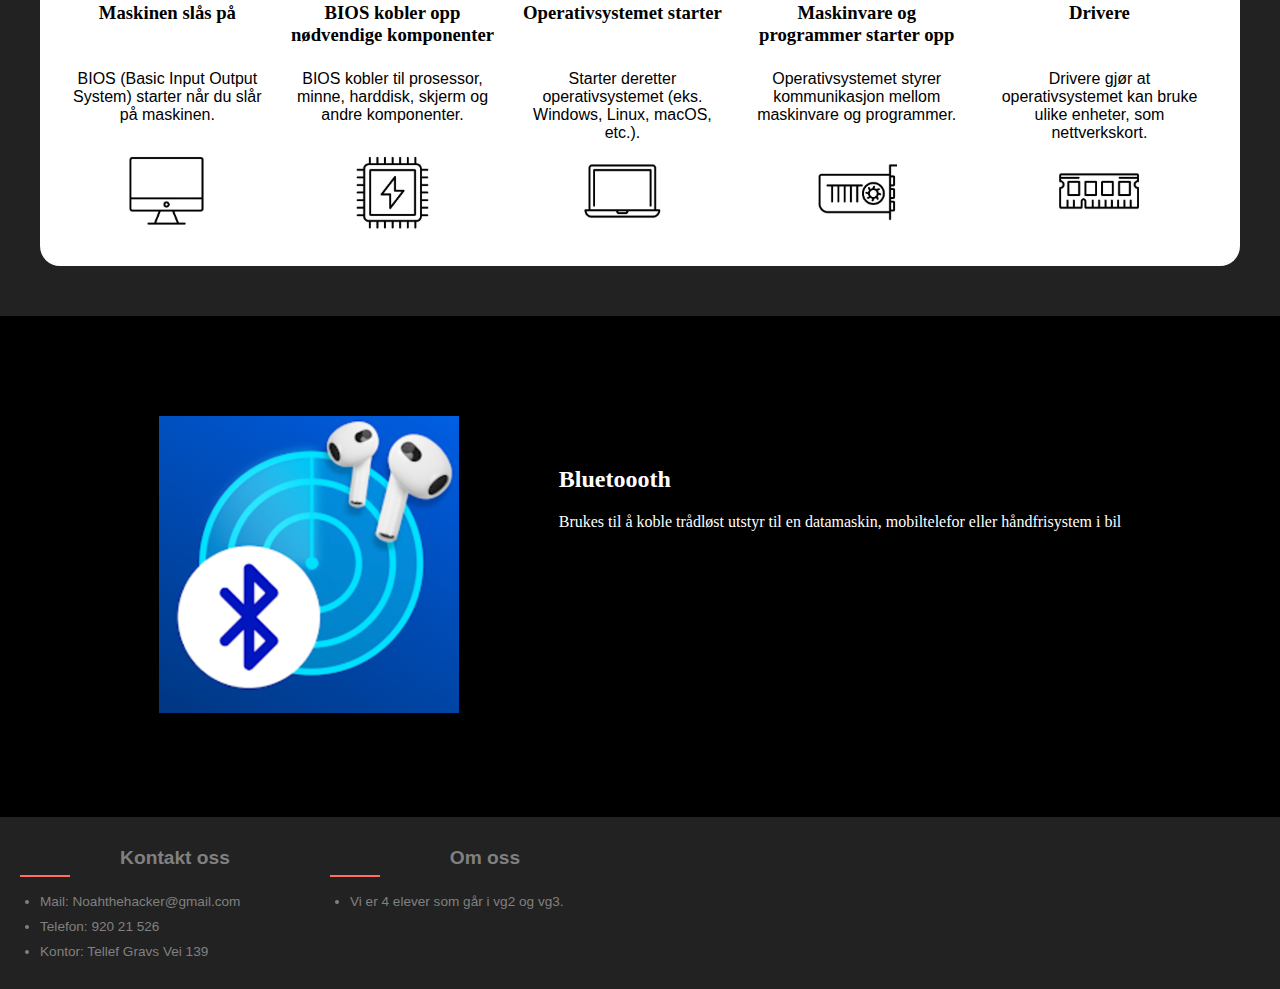
==== commit 8f31c0e9: "ferdig justeringer" ====
--- a/datamaskin.html
+++ b/datamaskin.html
@@ -24,14 +24,8 @@
 
     <header id="boks2">
         <h1>Datamaskin</h1>
-        <!-- 
-        <div class="dataTekst">
-            <img src="bilder/databilde.png" alt="Data bilde" class="bilde">
-            <p>Datamaskin består av flere komponenter som er komblet sammen via et hovedkort </p>
-        </div>
-
     </header>
-   -->
+
         <main id="boks3">
 
 
@@ -71,95 +65,137 @@
 
             <div class="hovedkort">
                 <h2>Komponetene er koblet sammen via et hovedkort. Her er eksempler på noen av komponentene: </h2>
-            </div>
-
-
-
-
-
-            <div class="boksunderbilde">
-
-
-                <div class="tekstboks">
-                    <div class="divbilde divtekst4">
-                        <img src="bilder/harddisk.jpg" alt="">
-                        <h3>Harddisk</h3>
-                    </div>
-                    <div class="divtekst-beskrivelse">
-                        <p>Inneholder operativsystem, programmer og datafiler</p>
-                    </div>
-
-                </div>
-
-
-                <div class="tekstboks">
-                    <div class="divbilde divtekst5">
-                        <img src="bilder/cpu.jpg" alt="">
-                        <h3>Prosessor CPU</h3>
-                    </div>
-                    <div class="divtekst-beskrivelse">
-                        <p>Prosessorer utfører instruksjonene gitt i et dataprogram</p>
-                    </div>
-
-                </div>
-
-                <div class="tekstboks">
-                    <div class="divbilde divtekst4">
-                        <img src="bilder/minnebrikke.jpg" alt="">
-                        <h3>Minnebrikke</h3>
-                    </div>
-                    <div class="divtekst-beskrivelse">
-                        <p>I en minnebrikke så ligger alle de andre programmene og dataene som skal brukes lagret</p>
-
-                    </div>
-                </div>
-
-                <div class="tekstboks">
-                    <div class="divbilde divtekst5">
-                        <img src="bilder/grafikkkort.jpg" alt="">
-                        <h3>Grafikkort</h3>
-                    </div>
-                    <div class="divtekst-beskrivelse">
-                        <p>Grafikkkortet tolker bilder og videoer og viser punktgrafikk på skjermen</p>
-                    </div>
-                </div>
-
-                <div class="tekstboks">
-                    <div class="divbilde divtekst4">
-                        <img src="bilder/nettverkskort.jpg" alt="">
-                        <h3>Nettverkskort</h3>
-                    </div>
-                    <div class="divtekst-beskrivelse">
-                        <p>Et nettverkstkort har kommunikasjon med andre datamaskiner og enheter i omgivelsene.</p>
-                        <p>Kommunikasjonen er enten via (Ethernet, fiber) eller trådløst (Wi-Fi)</p>
-                    </div>
-                </div>
-
-                <div class="tekstboks">
-                    <div class="divbilde divtekst5">
-                        <img src="bilder/usbport.jpg" alt="">
-                        <h3>USB-port</h3>
-                    </div>
-                    <div class="divtekst-beskrivelse">
-                        <p>Er en port på utsiden av datamaskinen som gjør at man kan koble annet digitalt utstyr på
-                            datamaskinen</p>
-                    </div>
-                </div>
-
-
-            </div>
+           
+
+                <div class="boksunderbilde">
+
+
+                    <div class="tekstboks">
+                        <div class="divbilde divtekst4">
+                            <img src="bilder/harddisk.jpg" alt="">
+                            <h3>Harddisk</h3>
+                        </div>
+                        <div class="divtekst-beskrivelse">
+                            <p>Inneholder operativsystem, programmer og datafiler</p>
+                        </div>
+    
+                    </div>
+    
+    
+                    <div class="tekstboks">
+                        <div class="divbilde divtekst5">
+                            <img src="bilder/cpu.jpg" alt="">
+                            <h3>Prosessor CPU</h3>
+                        </div>
+                        <div class="divtekst-beskrivelse">
+                            <p>Prosessorer utfører instruksjonene gitt i et dataprogram</p>
+                        </div>
+    
+                    </div>
+    
+                    <div class="tekstboks">
+                        <div class="divbilde divtekst4">
+                            <img src="bilder/minnebrikke.jpg" alt="">
+                            <h3>Minnebrikke</h3>
+                        </div>
+                        <div class="divtekst-beskrivelse">
+                            <p>I en minnebrikke så ligger alle de andre programmene og dataene som skal brukes lagret</p>
+    
+                        </div>
+                    </div>
+    
+                    <div class="tekstboks">
+                        <div class="divbilde divtekst5">
+                            <img src="bilder/grafikkkort.jpg" alt="">
+                            <h3>Grafikkort</h3>
+                        </div>
+                        <div class="divtekst-beskrivelse">
+                            <p>Grafikkkortet tolker bilder og videoer og viser punktgrafikk på skjermen</p>
+                        </div>
+                    </div>
+    
+                    <div class="tekstboks">
+                        <div class="divbilde divtekst4">
+                            <img src="bilder/nettverkskort.jpg" alt="">
+                            <h3>Nettverkskort</h3>
+                        </div>
+                        <div class="divtekst-beskrivelse">
+                            <p>Et nettverkstkort har kommunikasjon med andre datamaskiner og enheter i omgivelsene.</p>
+                            <p>Kommunikasjonen er enten via (Ethernet, fiber) eller trådløst (Wi-Fi)</p>
+                        </div>
+                    </div>
+    
+                    <div class="tekstboks">
+                        <div class="divbilde divtekst5">
+                            <img src="bilder/usbport.jpg" alt="">
+                            <h3>USB-port</h3>
+                        </div>
+                        <div class="divtekst-beskrivelse">
+                            <p>Er en port på utsiden av datamaskinen som gjør at man kan koble annet digitalt utstyr på
+                                datamaskinen</p>
+                        </div>
+                    </div>
+    
+    
+                </div>
+           
+            </div>
+
+
+
+
         </main>
 
         <aside>
             <div class="bakrunnsfarge">
                 <div class="datamaskin-funksjon-boks">
                     <h2>Hvordan fungerer egentlig en datamaskin?</h2>
-                    <ul>
-                        <li>BIOS (Basic Input Output System) starter når du slår på maskinen.</li>
-                        <li>BIOS kobler til prosessor, minne, harddisk, skjerm og andre komponenter.</li>
-                        <li>Starter deretter operativsystemet (eks. Windows, Linux, macOS, etc.).</li>
-                        <li>Operativsystemet styrer kommunikasjon mellom maskinvare og programmer.</li>
-                        <li>Drivere gjør at operativsystemet kan bruke ulike enheter, som nettverkskort.</li>
+                    <ul class="funksjon-liste">
+                        <li>
+                            <div class="funksjon-liste-tekst">
+                                <h3>1.<br/>Maskinen slås på</h3>
+                                <p>BIOS (Basic Input Output System) starter når du slår på maskinen.</p>
+                            </div>
+                            <div class="funksjon-liste-bilde">
+                                <img src="./bilder/icon-maskin.jpg" />
+                            </div>
+                        </li>
+                        <li>
+                            <div class="funksjon-liste-tekst">
+                                <h3>2.<br/>BIOS kobler opp nødvendige komponenter</h3>
+                                <p>BIOS kobler til prosessor, minne, harddisk, skjerm og andre komponenter.</p>
+                            </div>
+                            <div class="funksjon-liste-bilde">
+                                <img src="./bilder/icon-BIOS.jpg" />
+                            </div>
+                        </li>
+                        <li>
+                            <div class="funksjon-liste-tekst">
+                                <h3>3.<br/>Operativsystemet starter</h3>
+                                <p>Starter deretter operativsystemet (eks. Windows, Linux, macOS, etc.).</p>
+                            </div>
+                            <div class="funksjon-liste-bilde">
+                                <img src="./bilder/icon-operativsystem.jpg" />
+                            </div>
+                        </li>
+                        <li>
+                            <div class="funksjon-liste-tekst">
+                                <h3>4.<br/>Maskinvare og programmer starter opp</h3>
+                                <p>Operativsystemet styrer kommunikasjon mellom maskinvare og programmer.</p>
+                            </div>
+                            <div class="funksjon-liste-bilde">
+                                <img src="./bilder/icon-programmer.jpg" />
+                            </div>
+                        </li>
+                        <li>
+                            <div class="funksjon-liste-tekst">
+                                <h3>5.<br/>Drivere</h3>
+                                <p>Drivere gjør at operativsystemet kan bruke ulike enheter, som nettverkskort.</p>
+                            </div>  
+                            <div class="funksjon-liste-bilde">
+                                <img src="./bilder/icon-driver.jpg" />
+                            </div>
+                        </li>
                     </ul>
 
                 </div>
--- a/stylehoved.css
+++ b/stylehoved.css
@@ -52,11 +52,16 @@
 
 #footerid {
     background-color: var(--primary);
+    padding: 20px;
 }
 
 .main-footer {
     display: flex;
     flex-wrap: wrap;
+}
+
+.main-footer ul {
+    margin-left: 20px;
 }
 
 .footer {
--- a/datamaskin.css
+++ b/datamaskin.css
@@ -1,3 +1,6 @@
+body {
+    background-color: black;
+}
 /*Her starter header*/
 header h1 {
     padding: 100px;
@@ -40,13 +43,12 @@
 /* Bakgrunn for hele seksjonen */
 .OmDatamaskin {
     display: grid;
+    max-width: 1200px;
     grid-template-columns: 1fr 1fr;
     grid-template-rows: auto auto;
     gap: 20px;
     padding: 20px;
     background-color: #f9f9f9;
-    width: 100%;
-    max-width: 100%;
     margin: 0 auto;
     border-radius: 8px;
     box-shadow: 0 4px 8px rgba(0, 0, 0, 0.1);
@@ -94,6 +96,15 @@
     .OmDatamaskin{
         grid-template-columns: 1fr;
         gap: 20px;
+    }
+
+    ul.funksjon-liste {
+        flex-direction: column;
+        gap: 20px;
+    }
+
+    ul.funksjon-liste li h3 {
+        height: auto;
     }
 }
 
@@ -126,6 +137,8 @@
 }
 main .hovedkort {
     margin-top: 100px;
+    max-width: 1200px;
+    margin: 100px auto;
 }
 main .hovedkort h2 {
     text-align: center;
@@ -139,8 +152,7 @@
 main .hovedkort p {
     text-align: center;
     font-family: 'Segoe UI', Tahoma, Geneva, Verdana, sans-serif;
-    padding-top: 20px;
-    padding-bottom: 10px;
+    
     color: white;
 }
 
@@ -148,11 +160,11 @@
 
 main .boksunderbilde {
     display: grid;
-    grid-template-columns: repeat(auto-fit, minmax(250px, 1fr));
+    /*grid-template-columns: repeat(auto-fit, minmax(250px, 1fr));*/
+    grid-template-columns: 1fr 1fr 1fr;
     gap: 20px;
     padding: 20px;
     background-color: rgb(28, 28, 28); 
-    margin: 0 auto;
     border-radius: 8px;
     box-shadow: 0 4px 8px rgba(0, 0, 0, 0.3);
 }
@@ -246,6 +258,8 @@
     color: rgb(200, 200, 200);
     line-height: 1.5;
 }
+aside {
+}
 
 aside .bakrunnsfarge{
     background-color: #222;
@@ -257,9 +271,51 @@
     width: 1200px;
     padding: 30px;
     border-radius: 20px;
-    background-color: #666666;
-    margin: 50px 0;
-    
+    background-color: white;
+    margin: 50px 0;   
+}
+
+aside  .datamaskin-funksjon-boks h2 {
+    text-align: center;
+}
+
+.funksjon-liste {
+    list-style-type: none;
+    display: flex;
+    gap: 20px;
+    margin-top: 30px;
+    position: relative;
+}
+/*
+.funksjon-liste::after {
+    content: "";
+    position: absolute;
+    bottom: 45px;
+    height: 0px;
+    width: 100%;
+    border: 1px solid black;
+}
+*/
+.funksjon-liste li {
+    text-align: center;
+    display: flex;
+    flex-direction: column;
+    justify-content: space-between;
+}
+
+.funksjon-liste li h3 {
+    height: 90px;
+}
+
+.funksjon-liste li p {
+    font-family:'Segoe UI', Tahoma, Geneva, Verdana, sans-serif
+}
+
+.funksjon-liste-bilde {
+    margin-top: 10px;
+}
+.funksjon-liste-bilde img {
+    height: 80px;
 }
 
 aside .bluetooth {
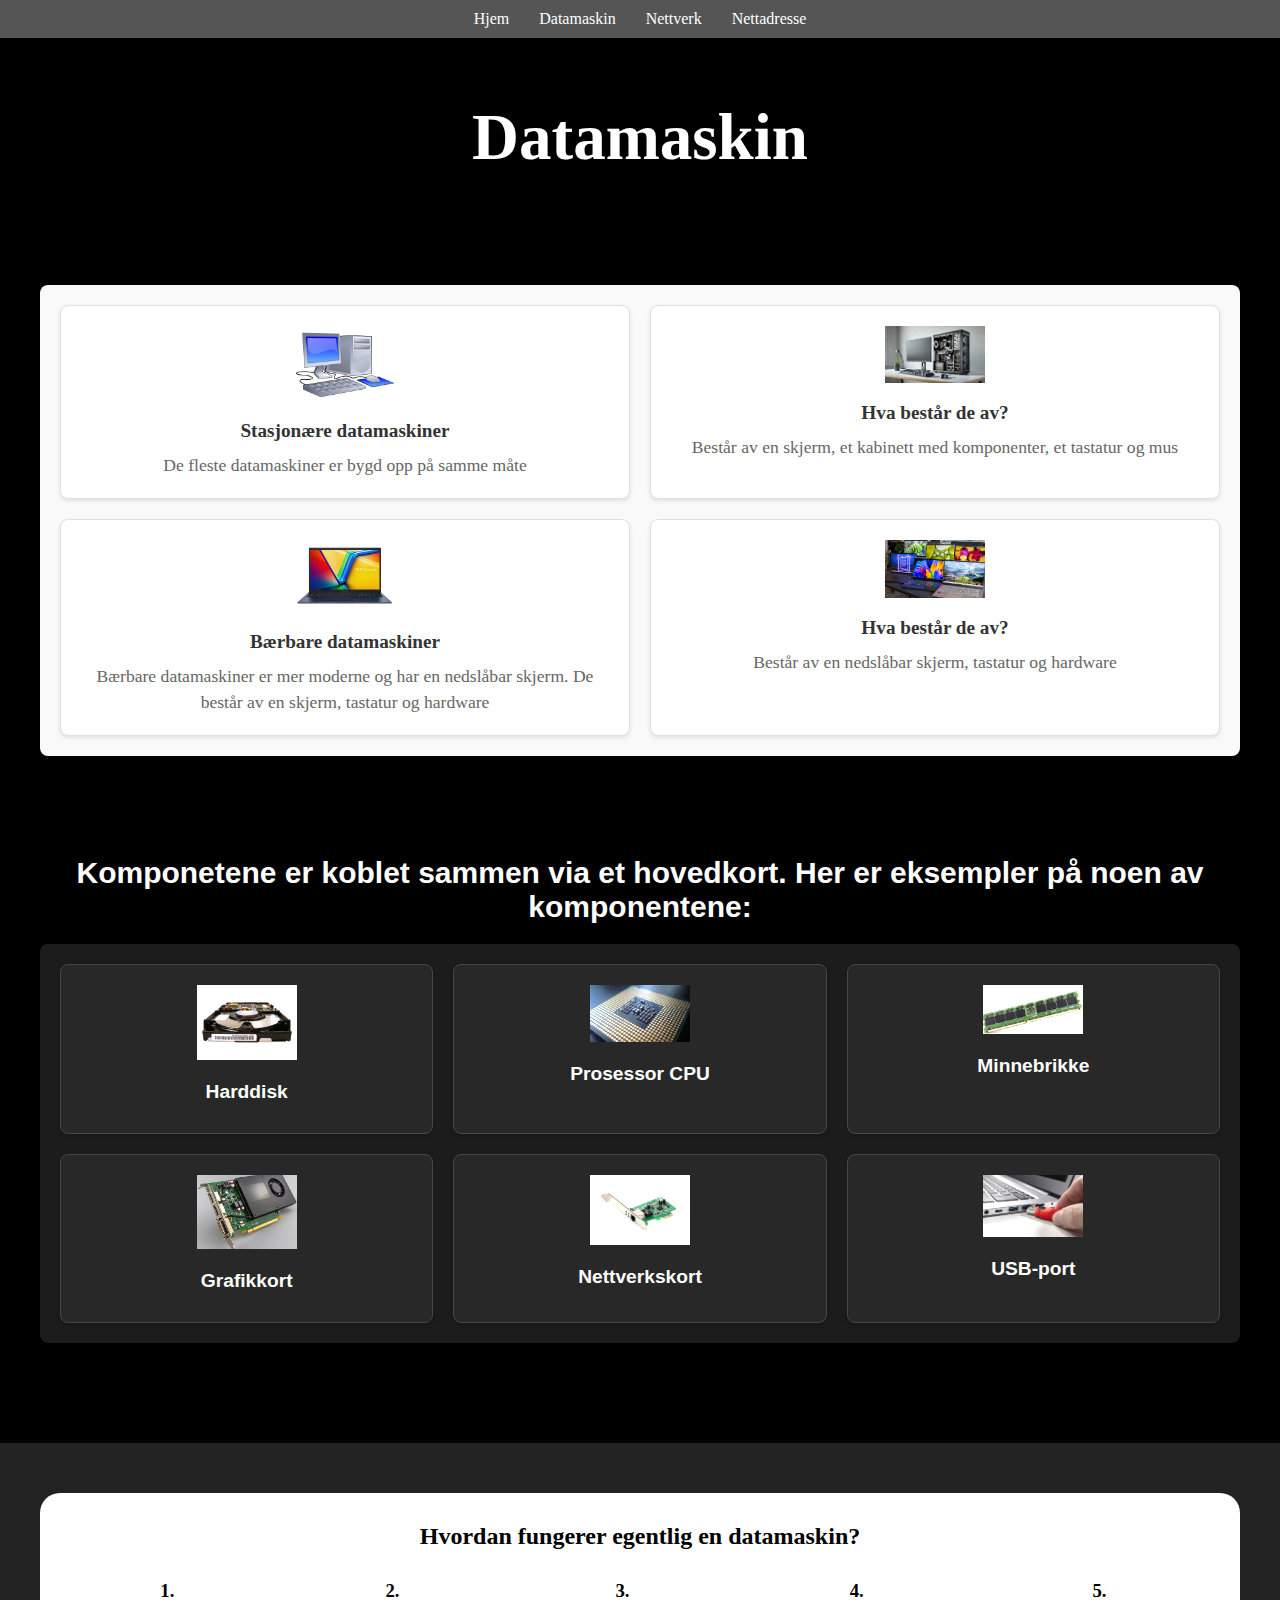
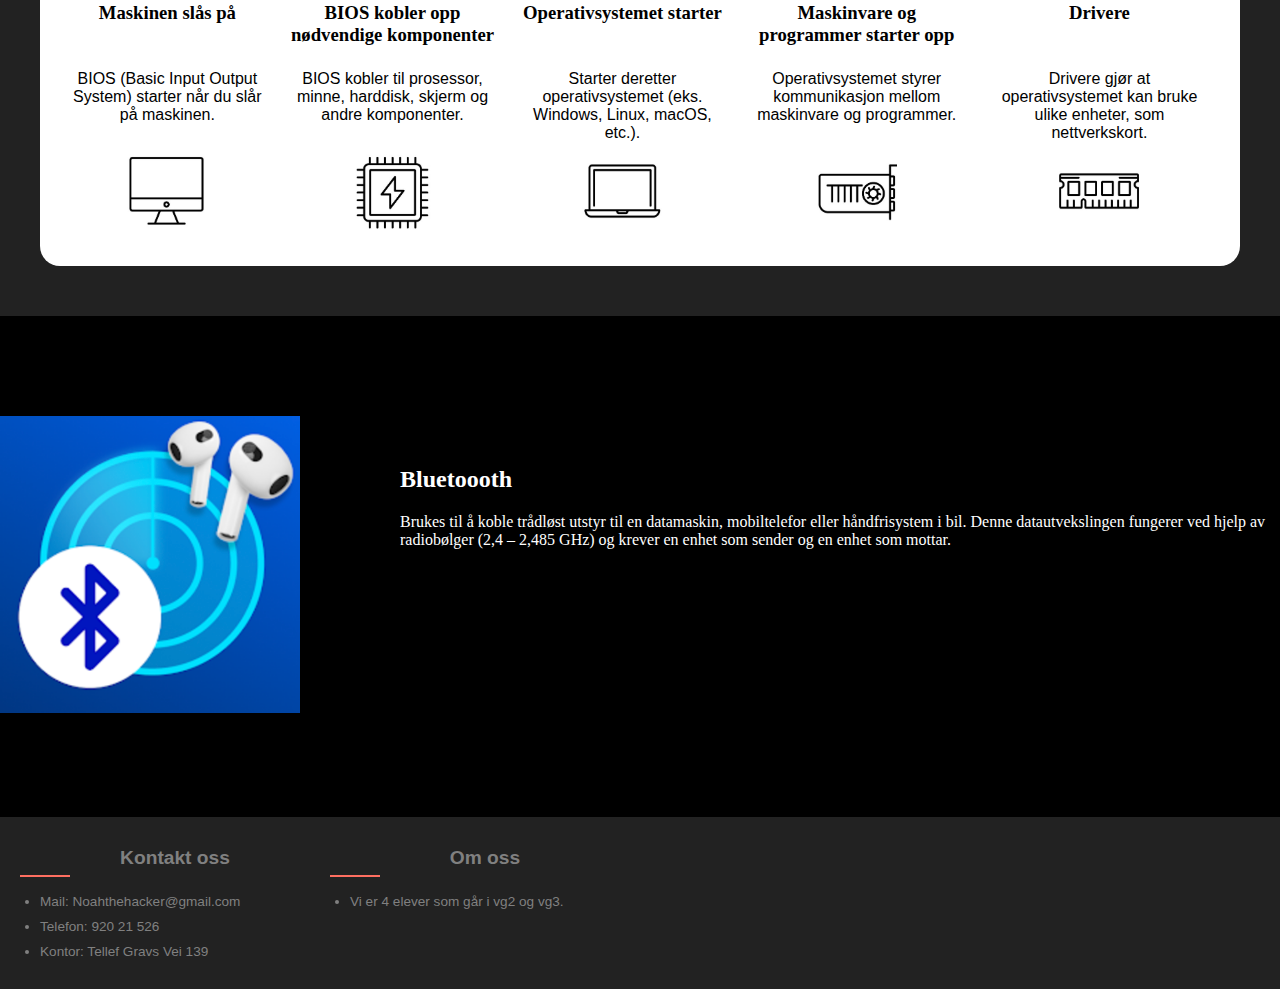
==== commit fc7d22bc: "mer om bluetooth" ====
--- a/datamaskin.html
+++ b/datamaskin.html
@@ -209,7 +209,7 @@
                 </div>
                 <div class="bluetooth-tekst">
                     <h2> Bluetoooth</h2>
-                    <p>Brukes til å koble trådløst utstyr til en datamaskin, mobiltelefor eller håndfrisystem i bil </p>
+                    <p>Brukes til å koble trådløst utstyr til en datamaskin, mobiltelefor eller håndfrisystem i bil. Denne datautvekslingen fungerer ved hjelp av radiobølger (2,4 – 2,485 GHz) og krever en enhet som sender og en enhet som mottar.  </p>
 
                 </div>
 
--- a/datamaskin.css
+++ b/datamaskin.css
@@ -160,7 +160,6 @@
 
 main .boksunderbilde {
     display: grid;
-    /*grid-template-columns: repeat(auto-fit, minmax(250px, 1fr));*/
     grid-template-columns: 1fr 1fr 1fr;
     gap: 20px;
     padding: 20px;
@@ -258,6 +257,8 @@
     color: rgb(200, 200, 200);
     line-height: 1.5;
 }
+
+/*Her avsluttes styling i main*/
 aside {
 }
 
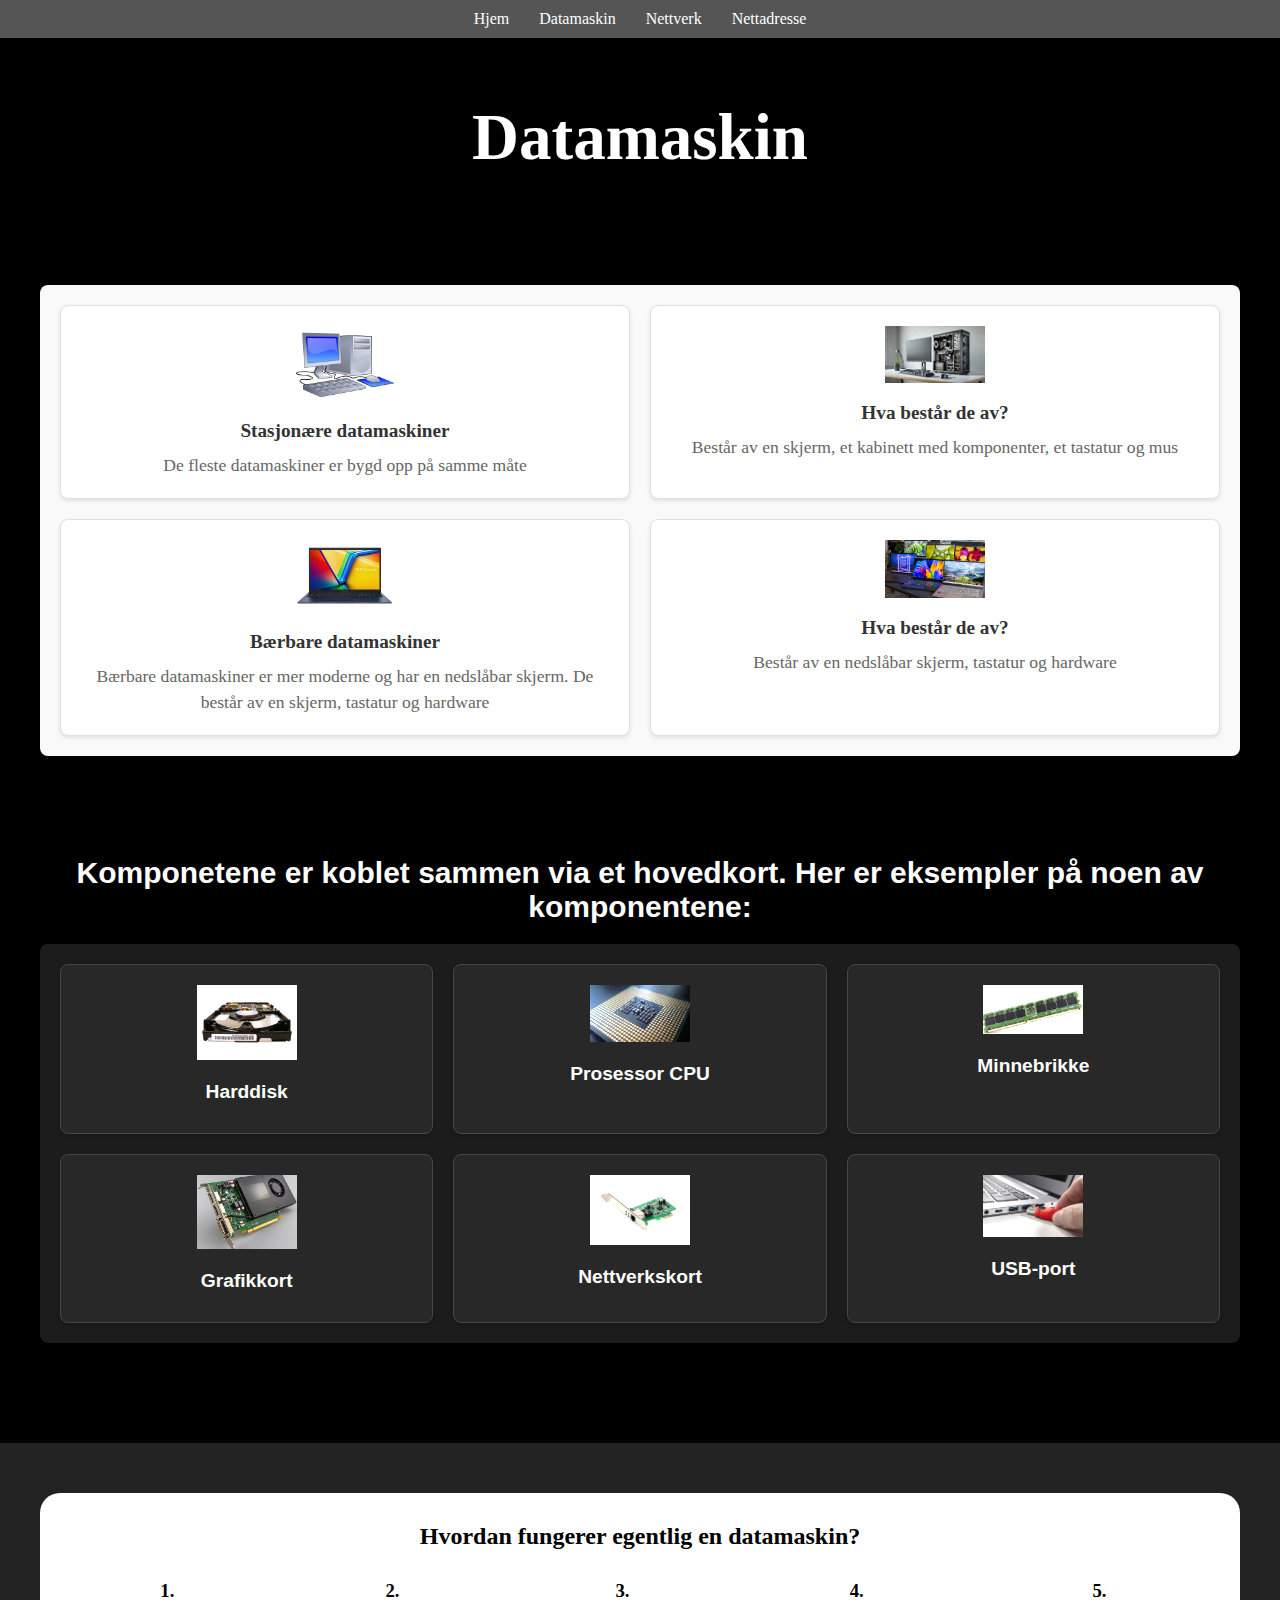
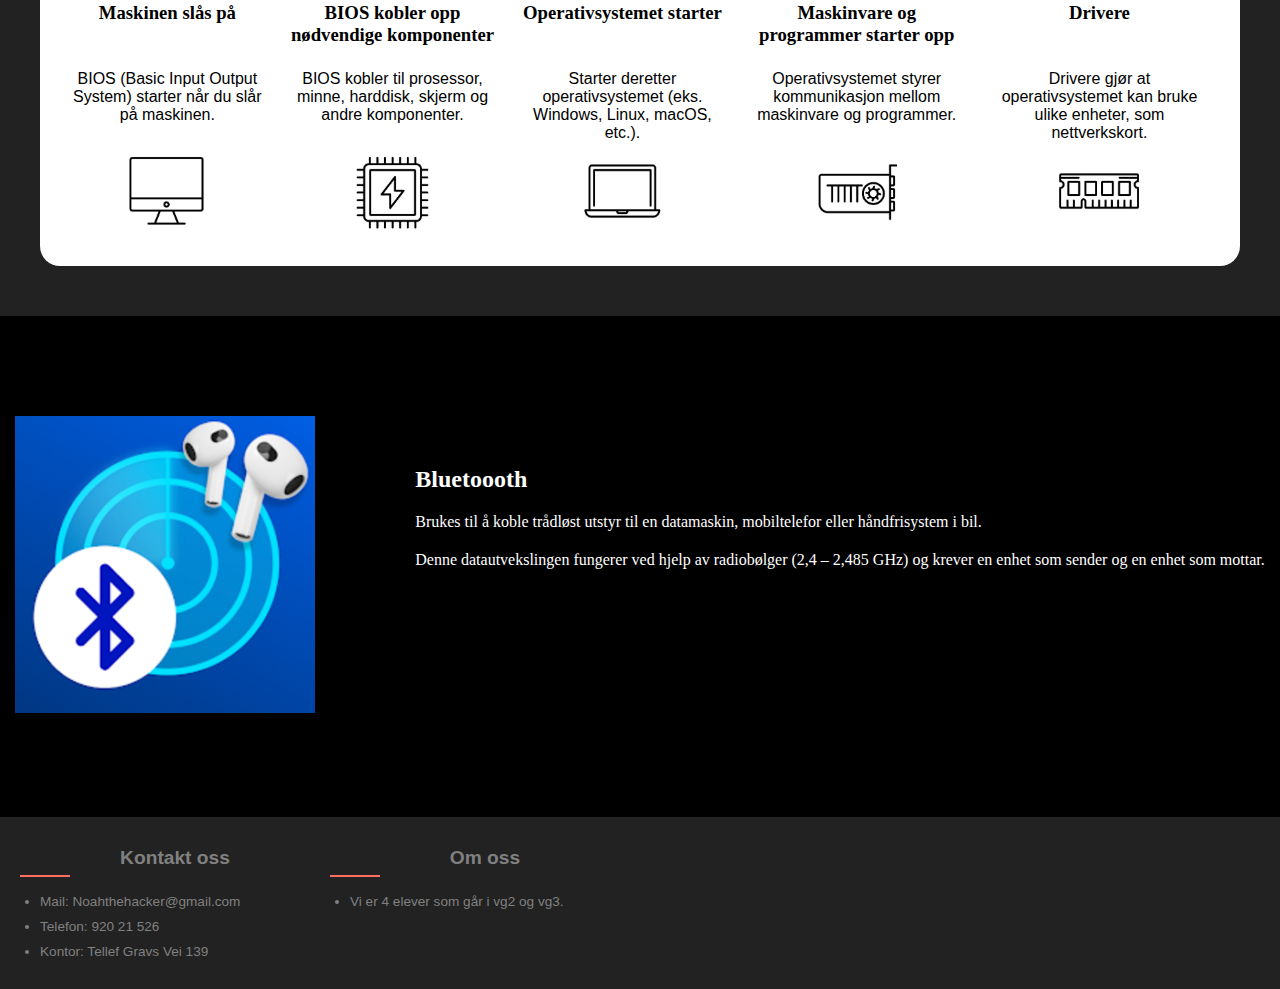
==== commit ef9dcc45: "padding mellom teksten" ====
--- a/datamaskin.html
+++ b/datamaskin.html
@@ -209,7 +209,8 @@
                 </div>
                 <div class="bluetooth-tekst">
                     <h2> Bluetoooth</h2>
-                    <p>Brukes til å koble trådløst utstyr til en datamaskin, mobiltelefor eller håndfrisystem i bil. Denne datautvekslingen fungerer ved hjelp av radiobølger (2,4 – 2,485 GHz) og krever en enhet som sender og en enhet som mottar.  </p>
+                    <p>Brukes til å koble trådløst utstyr til en datamaskin, mobiltelefor eller håndfrisystem i bil. </p>
+                        <p>Denne datautvekslingen fungerer ved hjelp av radiobølger (2,4 – 2,485 GHz) og krever en enhet som sender og en enhet som mottar.  </p>
 
                 </div>
 
--- a/datamaskin.css
+++ b/datamaskin.css
@@ -333,6 +333,9 @@
     padding-bottom: 20px;
 }
 
+aside .bluetooth-tekst p{
+   padding-bottom: 20px;
+}
 aside .bluetooth img {
     width: 300px;
 }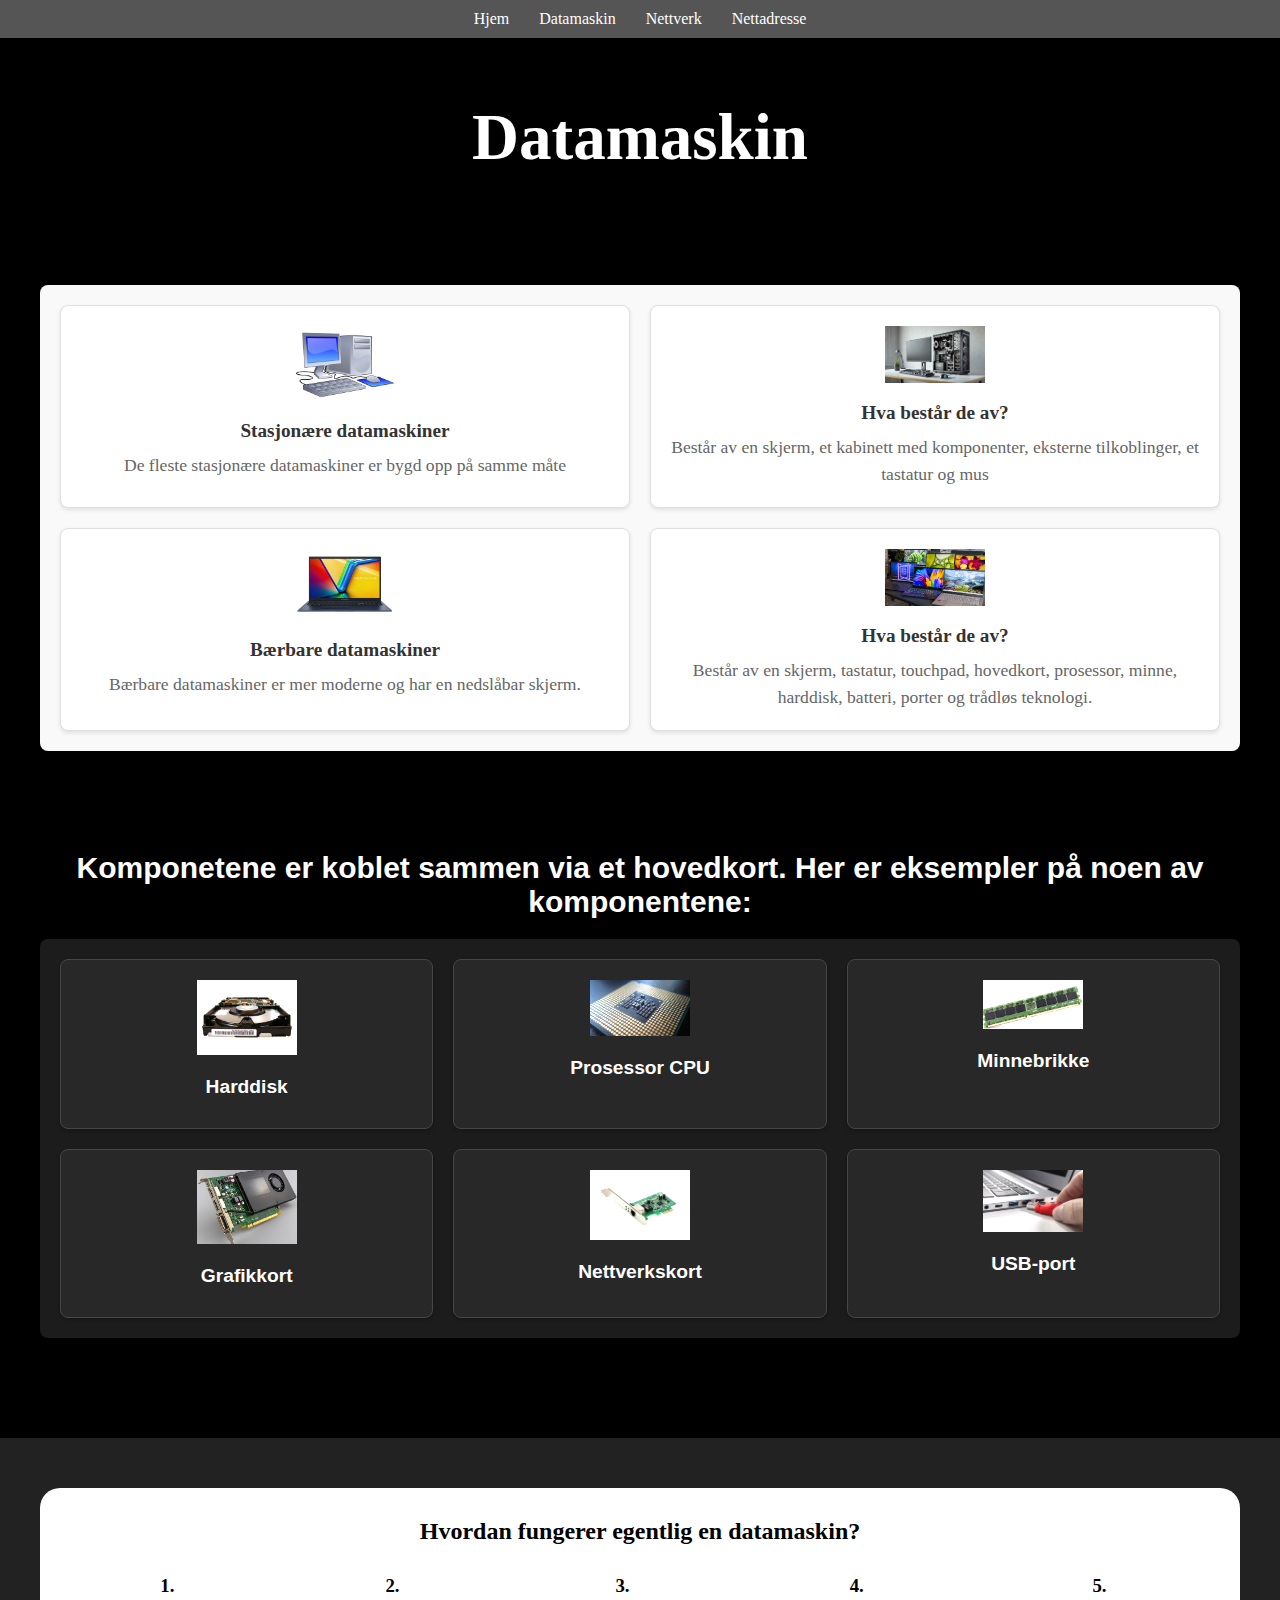
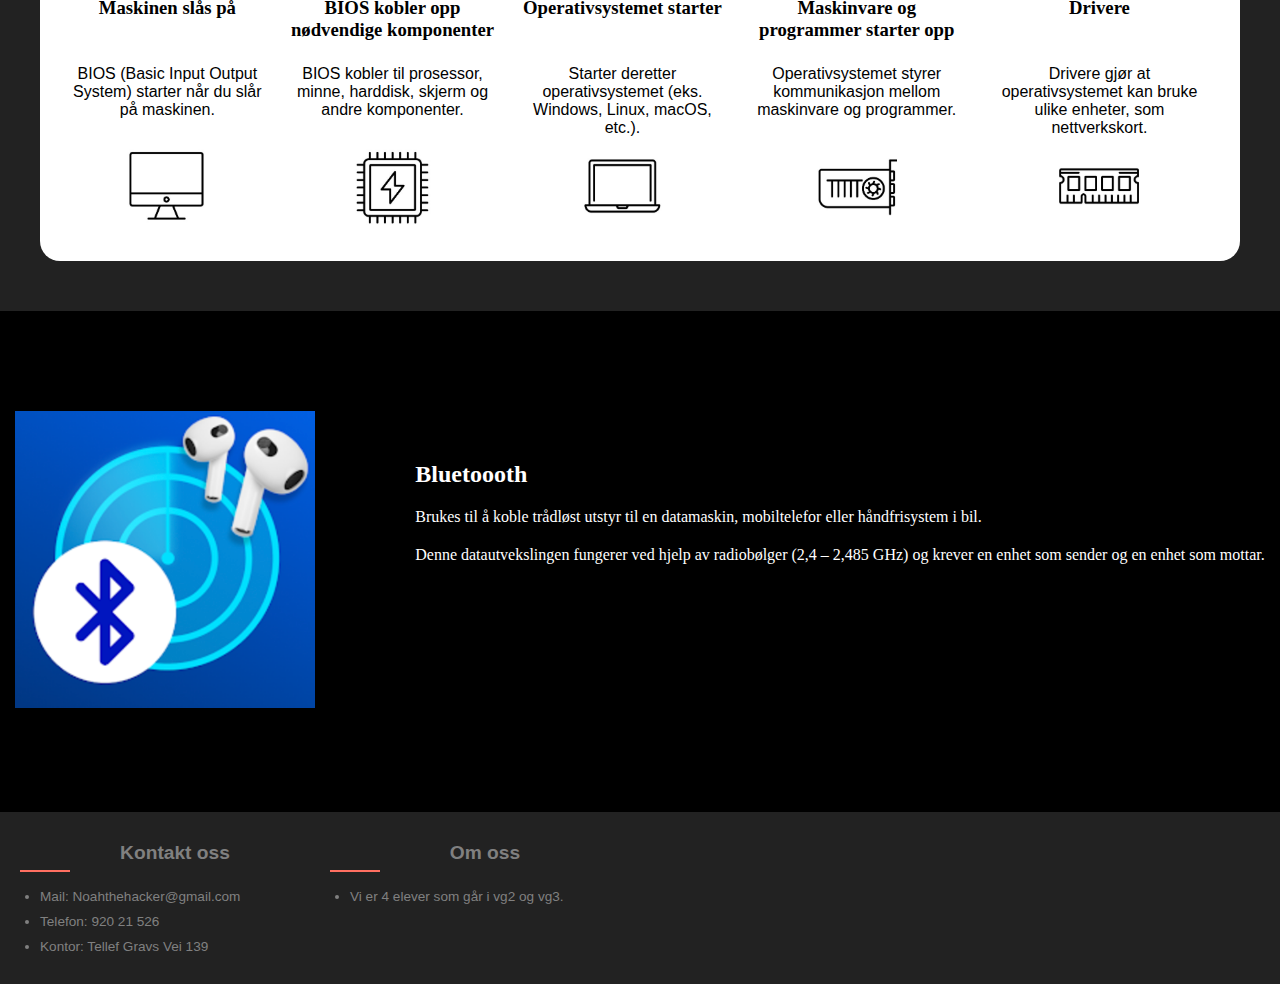
==== commit 334b3b2e: "omg stasjonære og bærbare datamaskiner" ====
--- a/datamaskin.html
+++ b/datamaskin.html
@@ -35,14 +35,14 @@
                 <div class="OmDatamaskin-boks">
                     <img src="bilder/databilde.png" alt="">
                     <h3>Stasjonære datamaskiner</h3>
-                    <p>De fleste datamaskiner er bygd opp på samme måte</p>
+                    <p>De fleste stasjonære datamaskiner er bygd opp på samme måte</p>
 
                 </div>
 
                 <div class="OmDatamaskin-boks">
                     <img src="bilder/datamaskin3.png" alt="">
                     <h3>Hva består de av?</h3>
-                    <p>Består av en skjerm, et kabinett med komponenter, et tastatur og mus</p>
+                    <p>Består av en skjerm, et kabinett med komponenter, eksterne tilkoblinger, et tastatur og mus</p>
 
                 </div>
 
@@ -50,16 +50,13 @@
                 <div class="OmDatamaskin-boks">
                     <img src="bilder/bearbarpc.png" alt="">
                     <h3>Bærbare datamaskiner</h3>
-                    <p>Bærbare datamaskiner er mer moderne og har en nedslåbar skjerm. De består av en skjerm,
-                        tastatur
-                        og
-                        hardware</p>
+                    <p>Bærbare datamaskiner er mer moderne og har en nedslåbar skjerm.</p>
                 </div>
 
                 <div class="OmDatamaskin-boks">
                     <img src="bilder/bearbarpc1.png" alt="">
                     <h3>Hva består de av?</h3>
-                    <p>Består av en nedslåbar skjerm, tastatur og hardware</p>
+                    <p>Består av en skjerm, tastatur, touchpad, hovedkort, prosessor, minne, harddisk, batteri, porter og trådløs teknologi.</p>
                 </div>
             </div>
 
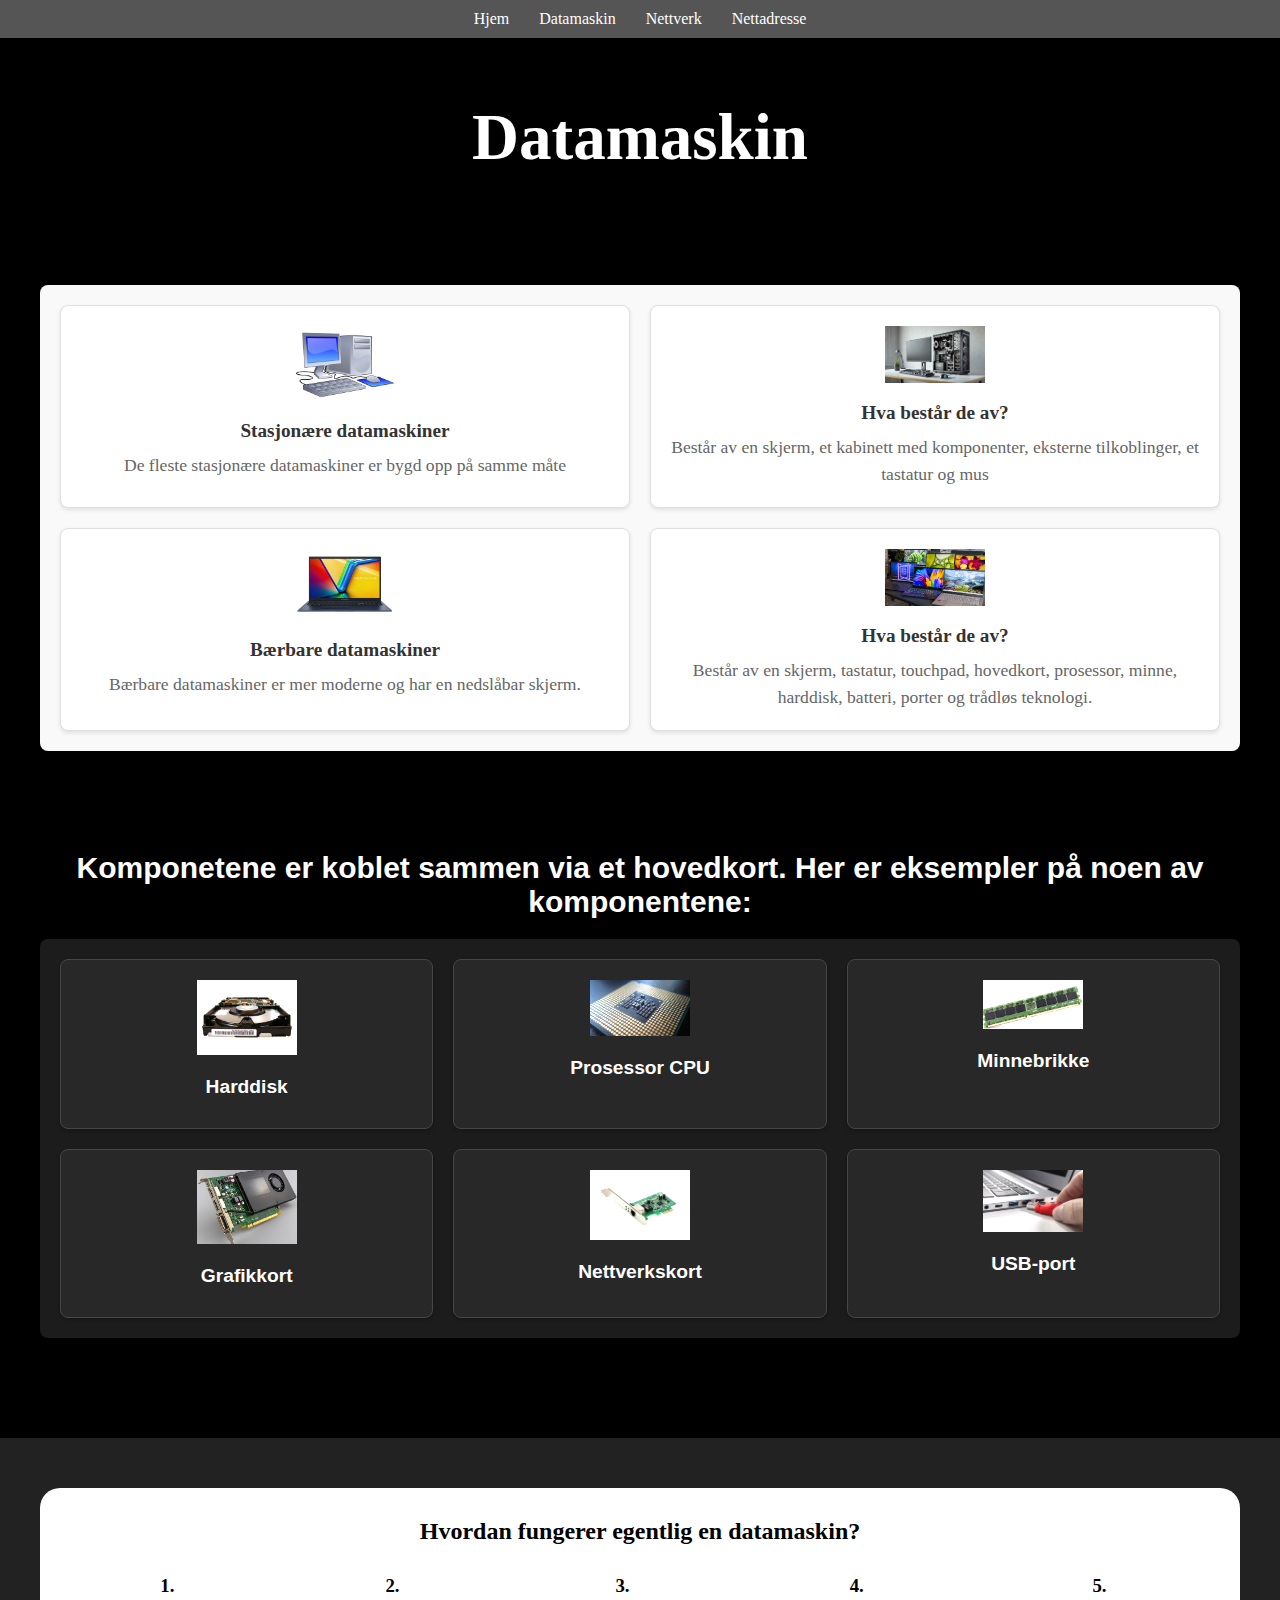
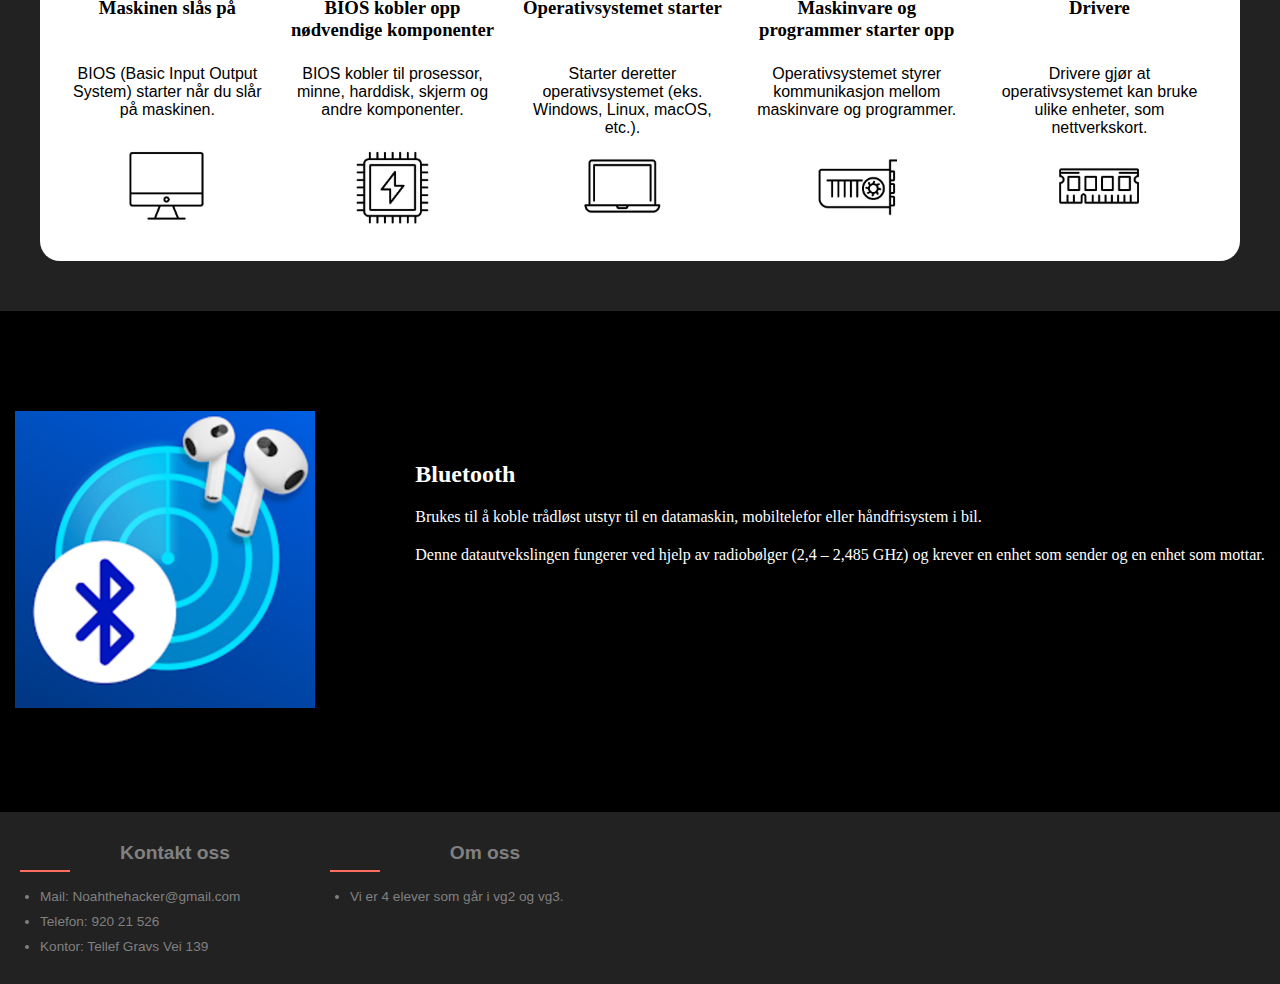
==== commit 6ee5f9c4: "bluetooooth" ====
--- a/datamaskin.html
+++ b/datamaskin.html
@@ -205,7 +205,7 @@
                     <img src="bilder/bluetooth.png" alt="">
                 </div>
                 <div class="bluetooth-tekst">
-                    <h2> Bluetoooth</h2>
+                    <h2> Bluetooth</h2>
                     <p>Brukes til å koble trådløst utstyr til en datamaskin, mobiltelefor eller håndfrisystem i bil. </p>
                         <p>Denne datautvekslingen fungerer ved hjelp av radiobølger (2,4 – 2,485 GHz) og krever en enhet som sender og en enhet som mottar.  </p>
 
--- a/stylehoved.css
+++ b/stylehoved.css
@@ -117,4 +117,15 @@
     color: var(--KARPEprimary);
 
 }
+@media (max-width: 800px) {
+    .main-footer {
+        flex-direction: column; 
+        align-items: center;    
+    }
+
+    .footer-liste {
+        width: 100%; 
+        margin-bottom: 20px; 
+    }
+}
 /* footer omoss avsluttes*/